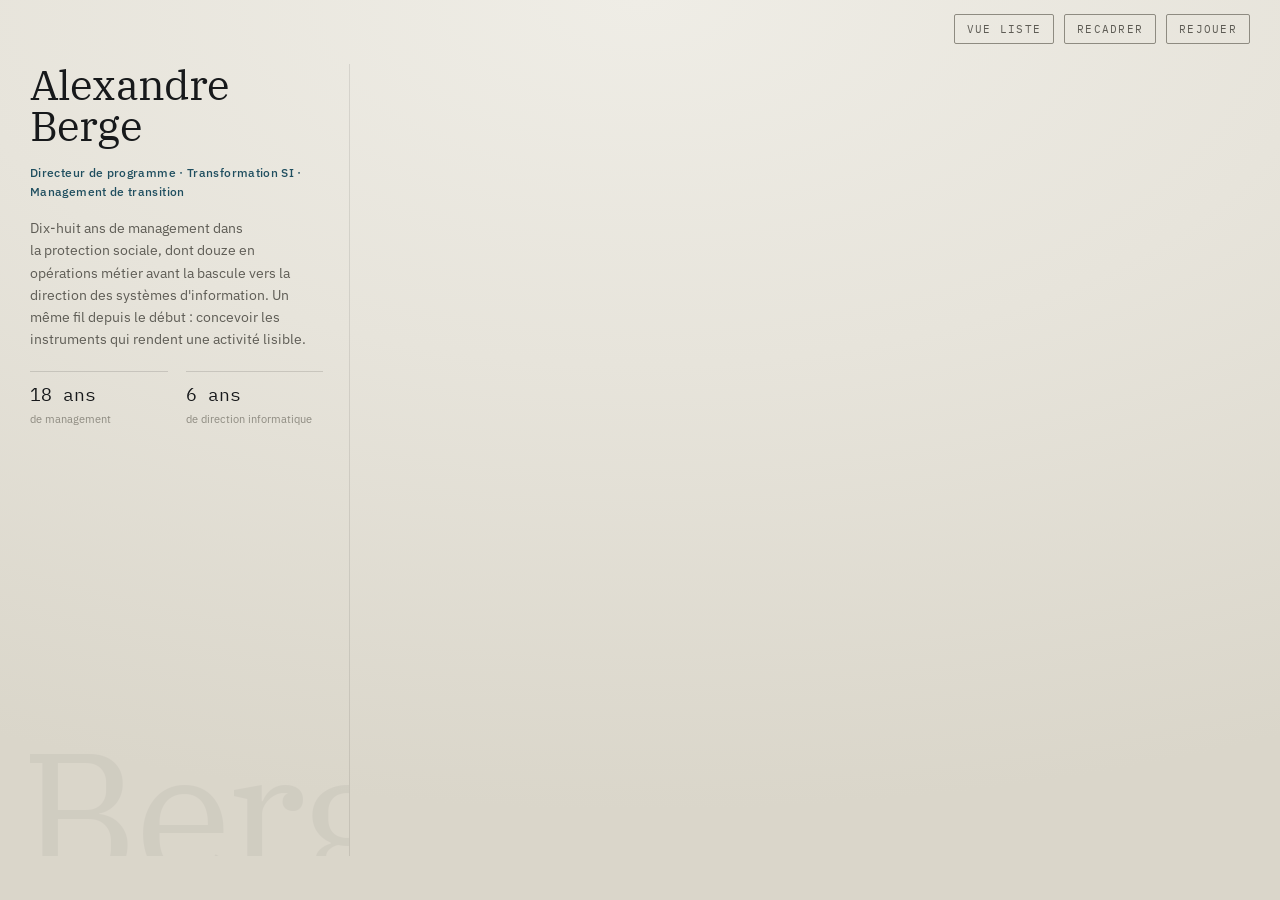
==== index.html @ 6c04c118 "Fondre le POC des comptes rendus dans le nœud IA interne Le cas d'usage des comptes rendus de consei" ====
<!DOCTYPE html>
<html lang="fr">
<head>
<meta charset="utf-8">
<meta name="viewport" content="width=device-width, initial-scale=1">
<title>Alexandre Berge — Directeur de programme, transformation SI et IA</title>
<meta name="description" content="CV en ligne d'Alexandre Berge, présenté sous forme de graphe : dix-huit ans de management dans la protection sociale, dont douze en opérations métier avant la bascule vers la direction des systèmes d'information. Parcours, réalisations, compétences, formation et publications, reliés par leurs filiations réelles.">
<meta name="author" content="Alexandre Berge">
<meta name="theme-color" content="#E7E4DB">
<link rel="canonical" href="https://alexandre-berge.fr/">
<link rel="icon" href="./favicon.svg" type="image/svg+xml">

<meta property="og:type" content="profile">
<meta property="og:locale" content="fr_FR">
<meta property="og:site_name" content="alexandre-berge.fr">
<meta property="og:url" content="https://alexandre-berge.fr/">
<meta property="og:title" content="Alexandre Berge — Directeur de programme, transformation SI et IA">
<meta property="og:description" content="Dix-huit ans de management dans la protection sociale. Un CV en graphe : chaque outil, chaque compétence rattachés au poste où ils sont nés.">
<meta property="og:image" content="https://alexandre-berge.fr/assets/og-preview.jpg">
<meta property="profile:first_name" content="Alexandre">
<meta property="profile:last_name" content="Berge">
<meta name="twitter:card" content="summary_large_image">

<link rel="preload" href="fonts/ibm-plex-serif-400-latin.woff2" as="font" type="font/woff2" crossorigin>
<link rel="preload" href="fonts/ibm-plex-sans-400-latin.woff2" as="font" type="font/woff2" crossorigin>

<style>
@font-face{font-family:"IBM Plex Sans";font-style:normal;font-weight:400;font-display:swap;src:url(fonts/ibm-plex-sans-400-latin.woff2) format("woff2")}
@font-face{font-family:"IBM Plex Sans";font-style:normal;font-weight:500;font-display:swap;src:url(fonts/ibm-plex-sans-500-latin.woff2) format("woff2")}
@font-face{font-family:"IBM Plex Serif";font-style:normal;font-weight:400;font-display:swap;src:url(fonts/ibm-plex-serif-400-latin.woff2) format("woff2")}
@font-face{font-family:"IBM Plex Mono";font-style:normal;font-weight:400;font-display:swap;src:url(fonts/ibm-plex-mono-400-latin.woff2) format("woff2")}

:root{
  --paper:#E7E4DB;
  --paper-deep:#DAD6CA;
  --ink:#17191B;
  --ink-soft:#5E5C55;
  --ink-mid:#403E37;
  --ink-faint:#8E8B81;
  --bleu:#1F4E5F;
  --sanguine:#9C4A31;
  --sanguine-clair:#B98170;
  --serif:"IBM Plex Serif",Georgia,"Times New Roman",serif;
  --sans:"IBM Plex Sans",system-ui,-apple-system,Segoe UI,sans-serif;
  --mono:"IBM Plex Mono",ui-monospace,SFMono-Regular,Menlo,monospace;
  --trait:rgba(23,25,27,.13);
}
*{box-sizing:border-box}
html{-webkit-text-size-adjust:100%}
body{
  margin:0;
  background:var(--paper);
  background-image:radial-gradient(120% 90% at 50% 0%,#EFEDE6 0%,var(--paper) 45%,var(--paper-deep) 100%);
  background-attachment:fixed;
  color:var(--ink);
  font-family:var(--sans);
  font-size:15px;
  line-height:1.6;
}
a{color:var(--sanguine)}
:focus-visible{outline:2px solid var(--bleu);outline-offset:3px;border-radius:2px}

/* ---------- Modes : document (sans JS), graphe, liste ---------- */
.evitement{position:absolute;left:-9999px;top:0;background:var(--paper);color:var(--ink);padding:10px 16px;z-index:99;border:1px solid var(--ink)}
.evitement:focus{left:12px;top:12px}
.appli{display:flex;flex-direction:column;min-height:100vh;min-height:100svh}
.js-seul{display:none}
body.js .js-seul{display:flex}

/* Sans JavaScript, et en vue liste : la scène disparaît, le document se déroule */
body:not(.js) main,body.js.mode-liste main{display:none}
body:not(.js) .page,body.js.mode-liste .page{display:block;flex:none;width:100%;max-width:860px;margin:0 auto;padding:18px 30px 0}
body:not(.js) .identite,body.js.mode-liste .identite{border-right:0;padding-right:0;border-bottom:1px solid rgba(23,25,27,.10);padding-bottom:18px;overflow:visible}
body:not(.js) .fantome,body.js.mode-liste .fantome{display:none}
body:not(.js) .accroche,body.js.mode-liste .accroche{max-width:60ch}
body:not(.js) .metriques,body.js.mode-liste .metriques{grid-template-columns:repeat(auto-fit,minmax(170px,1fr));gap:1px 24px}
body:not(.js) .portrait,body.js.mode-liste .portrait{margin:8px 0 0;width:150px;height:auto}
body:not(.js) .portrait img,body.js.mode-liste .portrait img{height:auto}
body:not(.js) .evitement,body.js.mode-liste .evitement{display:none}
body:not(.js) footer{display:none}
body:not(.js) .contenu .detail{display:block}

/* En vue graphe, la page tient dans l'écran et le document est retiré du flux */
body.js.mode-graphe{height:100vh;height:100svh;overflow:hidden}
body.js.mode-graphe .contenu{display:none}
body.js.mode-graphe .appli{height:100vh;height:100svh}

/* ---------- Bandeau ---------- */
.bandeau{
  display:flex;align-items:center;justify-content:flex-end;gap:18px;
  padding:14px 30px 0;height:44px;flex:none;box-sizing:border-box;
}
.outils{display:flex;align-items:center;gap:10px}
button{
  font-family:var(--mono);font-size:10.5px;letter-spacing:.12em;text-transform:uppercase;
  color:var(--ink-soft);background:transparent;border:1px solid var(--ink-faint);
  border-radius:2px;padding:7px 12px;cursor:pointer;
}
button:hover{color:var(--ink);border-color:var(--ink)}
button[aria-pressed="true"]{color:var(--paper);background:var(--bleu);border-color:var(--bleu)}

/* ---------- Colonne d'identité ---------- */
.page{flex:1;min-height:0;display:flex;gap:8px;padding:20px 30px 0}
.identite{
  position:relative;overflow:hidden;display:flex;flex-direction:column;gap:16px;
  flex:0 0 25%;min-width:320px;padding-right:26px;border-right:1px solid rgba(23,25,27,.10);
  transition:flex-basis .8s cubic-bezier(.2,.7,.3,1),min-width .8s cubic-bezier(.2,.7,.3,1),opacity .5s ease,padding .8s ease;
}
body.niveau3 .identite{flex-basis:0;min-width:0;opacity:0;padding-right:0;border-right-color:transparent}
.fantome{
  position:absolute;left:-.06em;bottom:-.16em;z-index:0;pointer-events:none;
  font-family:var(--serif);font-size:min(23vh,180px);line-height:.8;
  letter-spacing:-.03em;color:var(--ink);opacity:.045;white-space:nowrap;
}
.identite>*:not(.fantome):not(.portrait){position:relative;z-index:1}
.identite h1{margin:0;font-family:var(--serif);font-weight:400;font-size:clamp(34px,3.3vw,56px);line-height:.98;letter-spacing:-.02em}
.fonction{margin:0;font-size:12px;letter-spacing:.03em;color:var(--bleu);font-weight:500}
/* 36ch laissait 67 px de la colonne inutilisés et finissait sur une veuve de 87 px.
   44ch occupe la colonne, balance répartit les lignes. */
.accroche{margin:0;font-size:13.5px;line-height:1.65;color:var(--ink-soft);max-width:44ch;text-wrap:balance}
.metriques{margin:4px 0 0;display:grid;grid-template-columns:1fr 1fr;gap:1px 18px}
.metriques div{padding-top:9px;border-top:1px solid rgba(23,25,27,.14)}
.metriques dt{font-family:var(--mono);font-size:18px;color:var(--ink)}
.metriques dd{margin:2px 0 10px;font-size:11px;line-height:1.4;color:var(--ink-faint)}
.liens{list-style:none;margin:0;padding:0;display:flex;flex-wrap:wrap;gap:7px 16px}
.liens a{font-size:12px;color:var(--ink-soft);text-decoration:none;border-bottom:1px solid rgba(23,25,27,.25);padding-bottom:2px}
.liens a:hover{color:var(--sanguine);border-bottom-color:var(--sanguine)}
/* Le portrait est un WebP à canal alpha, déjà désaturé, détouré et fondu en bas.
   Aucun traitement CSS ne doit s'y ajouter : ni filtre, ni masque, ni bordure, ni fond.
   Il déborde à gauche de la colonne et reste sous le filigrane, d'où z-index 0. */
.portrait{
  margin:auto 0 0;padding:0;position:relative;z-index:0;
  width:calc(100% + 56px);margin-left:-30px;height:min(44vh,400px);
  /* La colonne laisse rarement les 400 px : sans min-height, le portrait
     déborde et overflow:hidden le tranche net. Il se rétracte plutôt. */
  min-height:0;
}
.portrait img{position:relative;width:100%;height:100%;object-fit:contain;object-position:bottom center;opacity:.88}
.sq{transition:opacity .7s ease,transform .7s cubic-bezier(.2,.7,.3,1)}
.sq.cache{opacity:0;transform:translateY(9px)}

/* ---------- Scène ---------- */
main{position:relative;min-height:0;min-width:0;flex:1}
svg#scene{width:100%;height:100%;display:block;touch-action:none;-webkit-user-select:none;user-select:none}
svg#scene text{-webkit-user-select:none;user-select:none}
.scene-saisie{cursor:grabbing}

.arete{stroke:var(--ink);fill:none;stroke-linecap:round}
.arete.dorsale{stroke-opacity:.52;stroke-width:2.1}
.arete.rameau{stroke-opacity:.34;stroke-width:1.3}
.arete.proche{stroke-opacity:.85}
.transversale{stroke:var(--sanguine);fill:none;cursor:pointer}
.transversale.niveau1{stroke-opacity:.42;stroke-width:1.2;stroke-dasharray:5 3.5}
.transversale.niveau2{stroke:var(--sanguine-clair);stroke-opacity:.62;stroke-width:.8;stroke-dasharray:2 3;stroke-linecap:round}
.transversale.proche{stroke-opacity:.92;stroke-width:1.6}
.moment .transversale{stroke-opacity:.85}
.moment .arete{stroke-opacity:.12}
.fondu .transversale,.fondu .arete{transition:stroke-opacity 1.6s ease}
.ombre{fill:var(--ink);opacity:.09}
.anneau{fill:none;stroke:var(--bleu);stroke-opacity:.30;stroke-width:.8}
.encoche{stroke:var(--bleu);stroke-opacity:.35;stroke-width:1;stroke-linecap:round}
.bague{transform-box:fill-box;transform-origin:center;transition:transform .35s cubic-bezier(.2,.7,.3,1)}
.noeud:hover .bague,.noeud.proche .bague{transform:scale(1.10)}
.relief{fill:none;stroke:#FFFFFF;stroke-opacity:.55;stroke-width:1.1}
.disque-majeur{fill:#DCE5E8;stroke:var(--bleu);stroke-width:1.2}
.disque-hub{fill:var(--bleu);stroke:var(--bleu);stroke-width:1.2}
.disque-sous{fill:var(--paper);stroke:var(--ink-faint);stroke-width:1}
.icone{fill:none;stroke:var(--bleu);stroke-width:1.6;stroke-linecap:round;stroke-linejoin:round}
.icone-hub{stroke:var(--paper)}
.etiq-majeur{font-size:10.5px;letter-spacing:.14em;text-transform:uppercase;fill:var(--ink);font-weight:500}
.etiq-sous{font-size:10.5px;fill:var(--ink-mid)}
.noeud .bague,.noeud .ombre,.noeud .relief,.noeud .icone{pointer-events:none}
.cible{fill:none;pointer-events:all}
.noeud{cursor:default}
.noeud.cliquable{cursor:pointer}
.noeud.saisi{cursor:grabbing}
.voile.actif .noeud:not(.proche){opacity:.22}
.voile.actif .arete:not(.proche){stroke-opacity:.07}
.voile.actif .transversale:not(.proche){stroke-opacity:.09}
.noeud,.arete,.transversale{transition:opacity .3s ease,stroke-opacity .3s ease}
.noeud .cache,.cache{opacity:0}
.efface{opacity:0!important;pointer-events:none}
.muet text{opacity:0}
.noeud text{transition:opacity .35s ease}
.petit .noeud text{transform:scale(1.5)}
.noeud.actif .disque-sous{fill:var(--sanguine);stroke:var(--sanguine)}
.noeud:focus{outline:none}
body.clavier .noeud:focus .anneau{stroke:var(--bleu);stroke-opacity:1;stroke-width:2}
body.clavier .noeud:focus .disque-sous{stroke:var(--bleu);stroke-width:2}

/* ---------- Panneau ---------- */
.panneau{
  position:absolute;top:0;right:0;bottom:0;left:38%;
  display:flex;flex-direction:column;gap:12px;
  padding:6px 4px 18px 30px;border-left:1px solid rgba(23,25,27,.10);
  opacity:0;transform:translateX(14px);transition:opacity .55s ease,transform .55s cubic-bezier(.2,.7,.3,1);
}
.panneau[hidden]{display:none}
.panneau.visible{opacity:1;transform:none}
.retour{align-self:flex-start;flex:none}
.panneau-corps{overflow-y:auto;overscroll-behavior:contain;padding-right:22px}

/* ---------- Contenu : partagé par le panneau et la vue liste ---------- */
.page-noeud>h2{margin:0 0 6px;font-family:var(--serif);font-weight:400;font-size:30px;letter-spacing:-.01em}
.chapeau{margin:0 0 20px;font-size:13.5px;line-height:1.65;color:var(--ink-soft);max-width:60ch}
.fiche{padding:14px 0 16px;border-top:1px solid var(--trait);transition:background .4s ease}
.fiche.vise{background:rgba(156,74,49,.07)}
.fiche h3{margin:0;font-size:14px;font-weight:500;line-height:1.45}
.fiche .meta{margin:3px 0 8px;font-family:var(--mono);font-size:10.5px;letter-spacing:.09em;text-transform:uppercase;color:var(--ink-faint)}
.fiche ul{margin:0;padding-left:16px}
.fiche li{font-size:13px;line-height:1.6;color:var(--ink-soft);margin-bottom:4px;max-width:66ch}
.fiche li a{color:var(--sanguine);text-decoration:none;border-bottom:1px solid rgba(156,74,49,.4)}
.fiche li a:hover{border-bottom-color:var(--sanguine)}
.fiche .familles{margin:0 0 8px;font-size:11.5px;color:var(--ink-faint);font-style:italic}
.fiche .actions{list-style:none;padding:0;margin:8px 0 0;display:flex;flex-wrap:wrap;gap:10px 18px}
.fiche .actions a{font-size:13px;color:var(--ink-soft);text-decoration:none;border-bottom:1px solid rgba(23,25,27,.25);padding-bottom:2px}
.fiche .actions a:hover{color:var(--sanguine);border-bottom-color:var(--sanguine)}
.deplier{margin-top:10px;padding:5px 10px}
.contexte{margin:0 0 14px;font-size:13.5px;line-height:1.65;color:var(--ink-soft);max-width:62ch}
.bloc{margin:0 0 14px}
.bloc h4{margin:0 0 5px;font-size:12.5px;font-weight:500;letter-spacing:.02em}
.detail{padding-top:12px}

/* Panneau, niveau 2 : le détail reste replié */
.panneau .detail{display:none}
.panneau .fiche.deploye .detail{display:block}
/* Panneau, niveau 3 : une seule fiche, tout entière */
.panneau.niveau3 .page-noeud>h2,.panneau.niveau3 .page-noeud>.chapeau{display:none}
.panneau.niveau3 .fiche:not(.actif){display:none}
.panneau.niveau3 .fiche.actif{border-top:0;padding-top:0}
.panneau.niveau3 .fiche.actif .resume{display:none}
.panneau.niveau3 .fiche.actif .deplier{display:none}
.panneau.niveau3 .fiche.actif .detail{display:block}
.panneau.niveau3 .fiche li,.panneau.niveau3 .contexte{max-width:78ch}
.panneau.niveau3 .fiche.actif h3{font-family:var(--serif);font-weight:400;font-size:28px;letter-spacing:-.01em;line-height:1.15}

/* ---------- Vue liste et document sans JavaScript ---------- */
.contenu{width:100%;max-width:860px;margin:0 auto;padding:8px 30px 80px}
.contenu .page-noeud{margin:0 0 44px;scroll-margin-top:20px}
.contenu .page-noeud>h2{font-size:26px;padding-bottom:10px;border-bottom:2px solid var(--ink);margin-bottom:14px}
.contenu .fiche{scroll-margin-top:20px}
.contenu .fiche.vise{background:rgba(156,74,49,.09);box-shadow:0 0 0 10px rgba(156,74,49,.09)}
.contenu .detail{display:none}
.contenu .fiche.deploye .detail{display:block}

footer{
  padding:8px 30px 18px;display:flex;align-items:center;justify-content:space-between;
  gap:18px;font-size:12px;color:var(--ink-soft);
  height:44px;flex:none;box-sizing:border-box;
}
#etat{font-family:var(--mono);font-size:11px;letter-spacing:.05em;color:var(--sanguine);flex:1;text-align:right;
  height:18px;line-height:18px;white-space:nowrap;overflow:hidden;text-overflow:ellipsis}

/* ---------- Écrans étroits ---------- */
@media (max-width:1079px){
  body.js.mode-graphe{overflow:hidden}
  .bandeau{padding:12px 20px 0;height:42px}
  .page{flex-direction:column;padding:14px 20px 0;gap:14px}
  .identite{flex:none;min-width:0;padding-right:0;border-right:0;border-bottom:1px solid rgba(23,25,27,.10);padding-bottom:14px;gap:10px}
  .identite h1{font-size:clamp(28px,7.5vw,40px)}
  .bandeau{gap:10px}
  .fonction{font-size:11.5px}
  .page{gap:10px}
  .fantome{display:none}
  body.js.mode-graphe .accroche,body.js.mode-graphe .metriques,body.js.mode-graphe .portrait{display:none}
  main{flex:1;min-height:46vh}
  .panneau{
    position:fixed;inset:0;left:0;z-index:20;border-left:0;
    background:var(--paper);background-image:radial-gradient(120% 90% at 50% 0%,#EFEDE6 0%,var(--paper) 45%,var(--paper-deep) 100%);
    padding:14px 20px calc(18px + env(safe-area-inset-bottom));transform:translateY(16px);
  }
  .panneau-corps{padding-right:0}
  footer{padding:6px 20px 14px}
  #etat{text-align:left}
  .contenu{padding-left:20px;padding-right:20px}
}
@media (max-width:560px){
  .liens{gap:6px 12px}
  .outils button{padding:6px 9px;font-size:10px;letter-spacing:.08em}
  #rejoue{display:none}
}
@media (prefers-reduced-motion:reduce){
  .noeud,.arete,.transversale,.sq,.panneau,.identite,.bague{transition:none!important}
}
@media print{
  .appli,.bandeau,footer{display:none!important}
  body{background:#fff;font-size:11pt}
  .contenu{display:block!important;max-width:none;padding:0}
  .contenu .detail{display:block!important}
  .deplier,.evitement{display:none!important}
  .page-noeud{break-inside:avoid}
}
html.avant .sq{opacity:0;transform:translateY(9px)}
</style>
<script>
/* Avant la première peinture : si l'apparition va être jouée, la colonne
   d'identité part masquée. Sans ce garde-fou, la photo et le titre
   s'affichaient une fraction de seconde avant d'être cachés puis rejoués. */
(function () {
  var d = document.documentElement, anime = !location.hash;
  try {
    if (matchMedia('(prefers-reduced-motion: reduce)').matches) anime = false;
    if (localStorage.getItem('cv-vue') === 'liste') anime = false;
  } catch (e) {}
  if (!anime) return;
  d.className = 'avant';
  setTimeout(function () { d.classList.remove('avant'); }, 6000);
})();
</script>
</head>
<body>
<a class="evitement" href="#contenu">Aller au contenu du CV</a>

<div class="appli">

  <header class="bandeau">
    <div class="outils js-seul" id="outils"></div>
  </header>

  <div class="page">
    <aside class="identite">
      <div class="fantome" aria-hidden="true">Berge</div>
      <h1 class="sq" data-seq="1">Alexandre<br>Berge</h1>
      <p class="fonction sq" data-seq="2">Directeur de programme · Transformation SI · Management de transition</p>
      <p class="accroche sq" data-seq="3">Dix-huit ans de management dans la protection sociale, dont douze en opérations métier avant la bascule vers la direction des systèmes d'information. Un même fil depuis le début : concevoir les instruments qui rendent une activité lisible.</p>
      <dl class="metriques sq" data-seq="4">
        <div><dt>18 ans</dt><dd>de management</dd></div>
        <div><dt>6 ans</dt><dd>de direction informatique</dd></div>
      </dl>
      <ul class="liens sq" data-seq="5">
        <li><a href="assets/cv-alexandre-berge.pdf" download>Télécharger le CV</a></li>
        <li><a href="https://www.linkedin.com/in/bergealexandre" rel="me noopener">LinkedIn</a></li>
        <li><a href="https://communs-numeriques.fr" rel="me noopener">communs-numeriques.fr</a></li>
        <li><a href="https://elegartech.substack.com" rel="me noopener">ElegArtech</a></li>
      </ul>
      <div class="portrait sq" data-seq="6">
        <img src="assets/portrait-alexandre-berge.webp" width="1100" height="1100" alt="Portrait d'Alexandre Berge" decoding="async">
      </div>
    </aside>

    <main>
      <svg id="scene" viewBox="0 0 1440 840" preserveAspectRatio="xMidYMid meet" role="application" aria-label="Graphe de navigation du curriculum vitæ"></svg>
      <div class="panneau" id="panneau" hidden>
        <button class="retour" id="retour">← Retour au graphe</button>
        <div class="panneau-corps" id="panneau-corps"></div>
      </div>
    </main>
  </div>

  <div class="contenu" id="contenu">

    <section class="page-noeud" id="parcours" data-icone="route" aria-labelledby="t-parcours">
      <h2 id="t-parcours">Parcours</h2>
      <p class="chapeau">Dix-huit ans de management, dont douze en opérations métier avant la bascule vers la direction des systèmes d'information. De cinq collaborateurs en direct à un département de quarante-cinq personnes structuré en quatre services.</p>

      <article class="fiche" id="p-cpam92">
        <h3>Responsable du département informatique</h3>
        <p class="meta">CPAM des Hauts-de-Seine · 2026 → · 4 responsables de service en direct, 45 collaborateurs · 1 400 postes</p>
        <ul class="resume">
          <li>Direction de quatre services : développement, support, infrastructure, correspondants fonctionnels et data.</li>
          <li>Trois outils internes livrés en six mois, dont le pilotage du helpdesk.</li>
          <li>Backlog du helpdesk ramené de 775 à moins de 80 tickets en trois mois.</li>
          <li>Gouvernance IA à trois niveaux et roadmap DSI 2026.</li>
        </ul>
        <div class="detail">
          <p class="contexte">Direction d'un département de quarante-cinq personnes réparties en quatre services, encadrées par l'intermédiaire de leurs quatre responsables, sur un parc de mille quatre cents postes. Prise de fonction marquée par la structuration de la gouvernance et par l'accélération de la production applicative.</p>
          <section class="bloc"><h4>Direction et gouvernance</h4><ul>
            <li>Encadrement direct des quatre responsables de service : développement, support, infrastructure, correspondants fonctionnels et data décisionnelle.</li>
            <li>Mise en place de la comitologie et élaboration de la roadmap DSI 2026.</li>
          </ul></section>
          <section class="bloc"><h4>Production applicative</h4><ul>
            <li>Pilotage du cycle de vie d'un portefeuille de plus de trente applications locales, et contribution aux programmes nationaux.</li>
            <li>Trois outils internes livrés en production en six mois, dont le pilotage du helpdesk qui donne aux managers de proximité une lecture directe de leurs indicateurs.</li>
            <li>Refonte complète de deux outils issus du poste précédent : les premières versions ont servi d'expression de besoin consolidée, puis la stack a été reconstruite sur les plans technique, économique et sécurité.</li>
            <li>Business analyse consolidée et développement assisté par IA.</li>
          </ul></section>
          <section class="bloc"><h4>Stratégie et acculturation IA</h4><ul>
            <li>Définition de la stratégie IA du département, avec cadrage des cas d'usage métiers et mutualisation inter-organismes.</li>
            <li>Gouvernance à trois niveaux : comité stratégique, comité de priorisation décisionnaire, réseau de référents IA en service métier.</li>
            <li>Ateliers d'acculturation auprès d'une cinquantaine de collaborateurs sur cinq services, avec effet observé sur la proposition de projets et le prototypage.</li>
            <li>Projet de chatbot d'assistance documentaire en RAG, avancé et non finalisé.</li>
          </ul></section>
          <section class="bloc"><h4>Support et infrastructure</h4><ul>
            <li>8 000 tickets par an, niveau 1 assuré par le service support, niveau 2 réparti entre les équipes expertes : infrastructure, développement, consultants fonctionnels.</li>
            <li>Refonte de l'organisation du helpdesk : backlog ramené de 775 tickets à moins de 80 en trois mois.</li>
            <li>Formalisation des engagements de service engagée.</li>
            <li>Architecture de quarante serveurs physiques et deux cent cinquante serveurs virtuels, en haute disponibilité, supervisée par PRTG, tenue intégralement en interne.</li>
          </ul></section>
          <section class="bloc"><h4>Data et décisionnel</h4><ul>
            <li>Structuration de la fonction data au sein du département.</li>
            <li>Mise en œuvre de Power BI et accompagnement des utilisateurs sur le socle décisionnel en place.</li>
            <li>Définition de la trajectoire de migration du décisionnel vers une solution open source, en cohérence avec le plan national de désengagement des technologies Microsoft.</li>
          </ul></section>
          <section class="bloc"><h4>Knowledge management</h4><ul>
            <li>Convergence des bases documentaires et capitalisation des savoirs critiques.</li>
            <li>Création d'un référentiel applicatif centralisé, avec cartographie et circuits de validation.</li>
            <li>Développement d'un socle documentaire commun aux services du département, basé sur BookStack.</li>
          </ul></section>
        </div>
      </article>

      <article class="fiche" id="p-drsm">
        <h3>Responsable du service informatique</h3>
        <p class="meta">DRSM Île-de-France, puis CPAM de Paris · 2024 – 2025 · 2 responsables de service en direct, 24 collaborateurs</p>
        <ul class="resume">
          <li>Pilotage IT de la fusion régionale : 1 155 postes migrés, huit CPAM coordonnées, aucune interruption de service.</li>
          <li>Mandat conduit en contexte d'absorption, avec maintien du niveau de service.</li>
          <li>81 % de résolution en niveau 1 sur 8 500 tickets par an.</li>
        </ul>
        <div class="detail">
          <p class="contexte">Mandat conduit en contexte d'absorption, dans le cadre du programme national TAM, Transformation de l'Assurance Maladie, qui a conduit à l'absorption des DRSM par les CPAM. La disparition des DRSM était actée publiquement dès la prise de poste, ce qui a fait de l'accompagnement des équipes une composante permanente du pilotage, au même titre que la migration technique.</p>
          <section class="bloc"><h4>Fusion régionale</h4><ul>
            <li>Pilotage IT de la fusion de la DRSM vers la CPAM : migration de 1 155 postes, coordination de huit CPAM, aucune interruption de service.</li>
            <li>Accompagnement et réassurance des équipes sur toute la durée, avec projection sur leurs activités futures et maintien du niveau de service.</li>
          </ul></section>
          <section class="bloc"><h4>Direction et gouvernance</h4><ul>
            <li>Encadrement direct des deux responsables de service : développement et infrastructure d'une part, support d'autre part.</li>
            <li>Pilotage d'un portefeuille de quarante applications sur stack Symfony.</li>
            <li>Roadmap SI et nouvelle comitologie.</li>
          </ul></section>
          <section class="bloc"><h4>Support et services</h4><ul>
            <li>Helpdesk multiniveaux avec SLA contractualisés.</li>
            <li>81 % de résolution en niveau 1 et délais moyens améliorés de 20 %, sur 8 500 tickets par an.</li>
          </ul></section>
          <section class="bloc"><h4>Infrastructure</h4><ul>
            <li>Vingt-quatre sites, cinquante-cinq machines virtuelles et six clusters sous VMware.</li>
            <li>Supervision Centreon et sauvegarde VEEAM.</li>
          </ul></section>
          <section class="bloc"><h4>Outils et pilotage</h4><ul>
            <li>Développement et mise en production de deux outils internes, repris ensuite à la CPAM des Hauts-de-Seine : la gestion des campagnes de déploiement IT, éprouvée lors de la migration régionale, et la gestion de projet et de planification.</li>
            <li>Qualification des KPI et création des outils de pilotage.</li>
            <li>Tableau de bord du helpdesk : délais de résolution, solde, catégories.</li>
            <li>Tableau de bord de l'infrastructure : état de santé du parc.</li>
          </ul></section>
          <section class="bloc"><h4>Acculturation IA</h4><ul>
            <li>Ateliers auprès d'une quinzaine de collaborateurs de tous niveaux.</li>
          </ul></section>
          <section class="bloc"><h4>Knowledge management</h4><ul>
            <li>Catalogue de services ITIL.</li>
            <li>Cartographies applicatives, serveurs, clusters et compétences, tenues en base de données graphe.</li>
          </ul></section>
        </div>
      </article>

      <article class="fiche" id="p-charente-si">
        <h3>Responsable informatique et pôle appui au pilotage</h3>
        <p class="meta">CPAM de la Charente · 2020 – 2024 · 10 collaborateurs en direct · 400 postes</p>
        <ul class="resume">
          <li>Conception et déploiement de depotdoc.fr, utilisé par plus de 20 % du réseau des CPAM sans obligation d'usage.</li>
          <li>Comptes rendus de conseil d'administration assistés par IA : délai ramené de trois semaines à trois jours.</li>
          <li>Support à trois niveaux, avec un réseau de référents numériques assurant le relais de proximité : plus de 90 % des incidents critiques traités en moins de vingt-quatre heures.</li>
        </ul>
        <div class="detail">
          <p class="contexte">Poste de bascule entre les fonctions métier et la direction des systèmes d'information, à double périmètre : le service informatique et le pôle Appui au pilotage. C'est là que sont nés depotdoc.fr, l'usage institutionnalisé de l'IA générative et la stratégie open source. Équipe de dix personnes encadrées en direct, structurée autour d'un rôle de lead technique sans responsabilité hiérarchique.</p>
          <section class="bloc"><h4>Support et services</h4><ul>
            <li>Support structuré sur trois niveaux pour un parc de quatre cents postes, avec 2 000 tickets traités par an.</li>
            <li>Mise en œuvre d'un réseau d'une trentaine de référents numériques en service métier, assurant un relais de proximité en amont du helpdesk.</li>
            <li>Niveaux 1 et 2 assurés par l'équipe informatique, outillés sur GLPI, socle national de l'Assurance Maladie.</li>
            <li>Déploiement d'une seconde instance GLPI, hors socle national, ouvrant le ticketing à des activités situées hors du champ informatique.</li>
            <li>Engagements de service tenus : plus de 90 % des incidents critiques traités en moins de vingt-quatre heures, plus de 80 % des tickets en moins de quarante-huit heures.</li>
          </ul></section>
          <section class="bloc"><h4>Sécurité des systèmes d'information</h4><ul>
            <li>Encadrement du manager de la sécurité des systèmes d'information (MSSI).</li>
            <li>Audit PSSI conduit sur le périmètre.</li>
          </ul></section>
          <section class="bloc"><h4>Infrastructure et continuité</h4><ul>
            <li>Quatre cents postes et quarante serveurs Linux et Windows, en haute disponibilité 24/7.</li>
            <li>Mise en œuvre d'une redondance des sauvegardes entre les sites de la caisse.</li>
            <li>Migration du parc complet de Windows 7 vers Windows 10.</li>
          </ul></section>
          <section class="bloc"><h4>depotdoc.fr</h4><ul>
            <li>Conception et déploiement de bout en bout d'une plateforme de dépôt de documents et d'envoi de formulaires, ouverte aux assurés, aux entreprises, aux partenaires et aux professionnels de santé.</li>
            <li>Déploiement à l'échelle nationale en instances dédiées, une par organisme : plus de 20 % du réseau des CPAM utilisateur, sans aucune obligation d'usage, la plateforme restant éditée et hébergée par la CPAM de la Charente.</li>
            <li>Trente mille utilisations par mois et réduction de moitié des flux papier.</li>
            <li>Exploitation assurée pour l'ensemble des caisses utilisatrices : supervision des instances, communication d'incident et de maintenance, mesure d'audience auto-hébergée sans traceur tiers. Le service est toujours en production.</li>
          </ul></section>
          <section class="bloc"><h4>Innovation IA</h4><ul>
            <li>Rédaction des comptes rendus de conseil d'administration assistée par IA, institutionnalisée après validation de la direction : délai ramené de trois semaines à trois jours, premier jet en trois heures.</li>
            <li>Ce POC est devenu le fondement de la stratégie IA déployée sur les postes suivants.</li>
            <li>Mise en œuvre d'une IA interne en RAG sur base de données graphe.</li>
            <li>Acculturation d'une trentaine de cadres, portée par la direction, en groupes de dix au maximum : synthèses, supports de présentation, exploitation de données.</li>
            <li>Intégration de l'assistance IA au développement dans l'équipe.</li>
          </ul></section>
          <section class="bloc"><h4>Pôle appui au pilotage</h4><ul>
            <li>Second périmètre du poste, conduit en parallèle du service informatique.</li>
            <li>Outils décisionnels et business intelligence.</li>
            <li>Gouvernance des données et analyse des flux métiers.</li>
          </ul></section>
          <section class="bloc"><h4>Stratégie open source</h4><ul>
            <li>Déploiement d'Axelor et réduction de la dépendance aux éditeurs.</li>
            <li>Migration des serveurs vers AlmaLinux 9.</li>
          </ul></section>
        </div>
      </article>

      <article class="fiche" id="p-charente-agence">
        <h3>Responsable d'agence</h3>
        <p class="meta">CPAM de la Charente · 2017 – 2020 · 25 collaborateurs en direct, une adjointe</p>
        <ul class="resume">
          <li>Pôle régional traitant 1,3 million de feuilles de soins par an.</li>
          <li>Tableau de bord individuel diffusé à chaque collaborateur : 15 % de productivité gagnés.</li>
          <li>Homogénéisation des pratiques sur l'ex-région Poitou-Charentes.</li>
        </ul>
        <div class="detail">
          <p class="contexte">Pilotage d'un pôle régional à fort volume, où l'instrument de mesure devient l'outil de management principal.</p>
          <section class="bloc"><h4>Périmètre</h4><ul>
            <li>Entité unique de vingt-cinq collaborateurs encadrés en direct, avec une adjointe, portant deux missions distinctes.</li>
            <li>Pôle régional traitant 1,3 million de feuilles de soins par an.</li>
            <li>Service départemental des réclamations traitant seize mille sollicitations par an.</li>
          </ul></section>
          <section class="bloc"><h4>Pilotage</h4><ul>
            <li>Conception d'outils de pilotage de la productivité et de la production à l'échelle des agences.</li>
            <li>Tableau de bord individuel par collaborateur, diffusé à l'intéressé et à l'encadrement : management visuel du macro au micro, réactions correctives à l'initiative des agents, objectivation des données face aux contestations.</li>
            <li>Gain de 15 % de productivité par ce management visuel responsabilisant, du tableau de bord d'agence au tableau de bord individuel.</li>
            <li>Homogénéisation des pratiques de traitement en entrée sur l'ex-région Poitou-Charentes, avec une réduction du flux global estimée entre trois et cinq pour cent.</li>
          </ul></section>
          <section class="bloc"><h4>Relation client et réclamations</h4><ul>
            <li>Pilotage de la relation client sur les canaux courrier et courriel.</li>
            <li>Analyse de la typologie des motifs de réclamation : volumes, flux et secteurs impactés, pour rendre visible ce qui produit la sollicitation.</li>
            <li>Identification, à partir de cette lecture, des axes d'amélioration en amont sur les motifs les plus récurrents.</li>
          </ul></section>
        </div>
      </article>

      <article class="fiche" id="p-carsat">
        <h3>Responsable des agences d'Eure-et-Loir</h3>
        <p class="meta">CARSAT Centre Val de Loire · 2015 – 2017 · 25 collaborateurs sur deux agences, une manager de proximité</p>
        <ul class="resume">
          <li>Passage d'un accueil au guichet à une offre de service uniquement sur rendez-vous.</li>
          <li>Écart d'adéquation entre charge et ressources objectivé face au reste du réseau retraite.</li>
          <li>Outil de suivi qualité de la liquidation retraite déployé sur onze agences.</li>
          <li>Guide du manager des structures retraite diffusé à tout l'organisme.</li>
        </ul>
        <div class="detail">
          <p class="contexte">Transformation du modèle d'accueil et diffusion des instruments de mesure à l'échelle d'un réseau d'agences retraite.</p>
          <section class="bloc"><h4>Transformation de l'accueil</h4><ul>
            <li>Abandon de l'accueil au guichet tout-venant au profit d'une offre de service uniquement sur rendez-vous.</li>
            <li>Conduite du changement auprès des équipes de terrain, sur les deux sites.</li>
            <li>Encadrement de vingt-cinq collaborateurs : l'agence principale en direct, la plus petite par l'intermédiaire d'une manager de proximité.</li>
          </ul></section>
          <section class="bloc"><h4>Pilotage et mesure</h4><ul>
            <li>Conception des outils de pilotage de l'activité back-office : production et productivité, individuelles et collectives, complétées d'indicateurs qualitatifs.</li>
            <li>Niveau de qualité objectivé par agence et par collaborateur, permettant des plans d'action ciblés auprès des personnes en difficulté.</li>
            <li>Déséquilibre entre charge et ressources rendu lisible face au reste des agences retraite de l'organisme, et porté comme argument de négociation de moyens.</li>
            <li>Comitologie de pilotage de l'activité : adéquation charge et ressources, productivité, benchmarking, exploitation de données via des outils partagés.</li>
          </ul></section>
          <section class="bloc"><h4>Diffusion au-delà du périmètre</h4><ul>
            <li>Outil de suivi qualité de la liquidation retraite repris par onze agences et environ cent quatre-vingts collaborateurs, sans autorité hiérarchique sur elles.</li>
            <li>Guide du manager des structures retraite, déployé sur l'ensemble de l'organisme.</li>
          </ul></section>
        </div>
      </article>

      <article class="fiche" id="p-rsi">
        <h3>Manager du pôle logistique</h3>
        <p class="meta">RSI Poitou-Charentes · 2008 – 2015 · 5 collaborateurs en direct · 4 sites</p>
        <ul class="resume">
          <li>Pôle logistique de quatre sites, du courrier au parc automobile, élargi au fil du mandat.</li>
          <li>Premiers outils d'évaluation de l'activité : productivité rapportée aux ressources.</li>
          <li>Objectivation des situations comme préalable aux décisions d'organisation.</li>
        </ul>
        <div class="detail">
          <p class="contexte">Premier poste de management, et origine du fil conducteur : mesurer une activité avant de décider de son organisation.</p>
          <section class="bloc"><h4>Périmètre</h4><ul>
            <li>Pôle logistique de quatre sites : courrier, numérisation, imprimés, archives, parc automobile, locaux et maintenance mobilière.</li>
            <li>Périmètre initialement limité au courrier et à la numérisation, étendu à l'ensemble de ces domaines au fil du mandat.</li>
          </ul></section>
          <section class="bloc"><h4>Premiers instruments de mesure</h4><ul>
            <li>Construction des premiers outils d'évaluation de l'activité : productivité rapportée aux ressources disponibles.</li>
            <li>Productivité du pôle objectivée par comparaison avec les services équivalents du réseau.</li>
            <li>Objectivation des situations comme préalable aux décisions d'organisation, en substitution des appréciations a priori.</li>
          </ul></section>
          <section class="bloc"><h4>Processus et outillage</h4><ul>
            <li>Optimisation des processus logistiques et démarche d'amélioration continue.</li>
            <li>Conception d'un outil de suivi de la maintenance et des échéances du parc automobile.</li>
          </ul></section>
        </div>
      </article>
    </section>

    <section class="page-noeud" id="realisations" data-icone="tools" aria-labelledby="t-realisations">
      <h2 id="t-realisations">Réalisations</h2>
      <p class="chapeau">Des outils conçus, mis en production et repris ailleurs, et un programme de transformation conduit. Chacun est né dans un poste précis.</p>

      <article class="fiche" id="r-fusion">
        <h3>Programme — Fusion régionale DRSM vers CPAM</h3>
        <p class="meta">Conduit à la DRSM Île-de-France · programme national TAM</p>
        <ul class="resume">
          <li>Pilotage IT de la fusion : 1 155 postes migrés, huit CPAM coordonnées, aucune interruption de service.</li>
          <li>Conduit en contexte d'absorption, la disparition des DRSM étant actée dès la prise de poste.</li>
          <li>Accompagnement des équipes sur toute la durée du mandat, avec maintien du niveau de service.</li>
        </ul>
      </article>

      <article class="fiche" id="r-depotdoc">
        <h3>depotdoc.fr</h3>
        <p class="meta">Né à la CPAM de la Charente</p>
        <ul class="resume">
          <li>Plateforme de dépôt de documents et d'envoi de formulaires, ouverte aux assurés, aux entreprises, aux partenaires et aux professionnels de santé.</li>
          <li>Déployée en instances dédiées, une par organisme, sur plus de 20 % du réseau des CPAM, sans obligation d'usage.</li>
          <li>30 000 utilisations par mois, flux papier réduits de moitié.</li>
          <li>Éditée et hébergée par la CPAM de la Charente, toujours en production aujourd'hui.</li>
        </ul>
        <ul class="actions"><li><a href="https://depotdoc.fr" rel="noopener">Ouvrir depotdoc.fr</a></li></ul>
      </article>


      <article class="fiche" id="r-campagnes">
        <h3>Développement — Gestion des campagnes de déploiement IT</h3>
        <p class="meta">Né à la DRSM, repris à la CPAM 92</p>
        <ul class="resume">
          <li>Éprouvé lors de la migration régionale de 1 155 postes.</li>
          <li>Repris et reconstruit à la CPAM des Hauts-de-Seine.</li>
        </ul>
      </article>

      <article class="fiche" id="r-helpdesk">
        <h3>Outil de pilotage du helpdesk</h3>
        <p class="meta">Conçu et développé à la CPAM des Hauts-de-Seine</p>
        <ul class="resume">
          <li>Application interne qui donne aux managers de proximité la lecture directe de leurs indicateurs, sans passer par la DSI.</li>
          <li>Indicateurs exposés : prise en charge, solde, délai de résolution, taux de résolution en niveau 1…</li>
          <li>Conception, développement et mise en production assurés en interne.</li>
        </ul>
      </article>

      <article class="fiche" id="r-ia-interne">
        <h3>IA interne</h3>
        <p class="meta">Née à la CPAM de la Charente</p>
        <ul class="resume">
          <li>Mise en œuvre d'une IA interne en RAG sur base de données graphe.</li>
          <li>Premier cas d'usage : la rédaction des comptes rendus de conseil d'administration, institutionnalisée après validation de la direction — trois semaines ramenées à trois jours, premier jet en trois heures.</li>
          <li>Ce cas d'usage a fondé la stratégie IA déployée sur les postes suivants.</li>
          <li>Intégration de l'assistance IA au développement dans l'équipe.</li>
        </ul>
      </article>

      <article class="fiche" id="r-instruments">
        <h3>Instruments de pilotage</h3>
        <p class="meta">Nés au RSI, repris à chaque poste</p>
        <ul class="resume">
          <li>Premiers outils d'évaluation de l'activité en logistique.</li>
          <li>Suivi qualité de la liquidation retraite sur onze agences.</li>
          <li>Tableaux de bord individuels en agence, puis outils de pilotage IT.</li>
        </ul>
      </article>
    </section>

    <section class="page-noeud" id="competences" data-icone="stack" aria-labelledby="t-competences">
      <h2 id="t-competences">Compétences</h2>
      <p class="chapeau">Les compétences sont rattachées aux postes où elles se sont construites puis exercées. Les familles du CV sont indiquées sous chaque intitulé.</p>

      <article class="fiche" id="c-gouvernance">
        <h3>Direction, gouvernance et conduite du changement</h3>
        <p class="meta">Exercées sur chaque poste de management · nourries par les masters MSIC et DTSE</p>
        <p class="familles">Familles : direction et gouvernance ; transformation et conduite du changement ; droit social.</p>
        <ul class="resume">
          <li>Direction de programme, management de transition, vision produit.</li>
          <li>Gouvernance SI, comitologie, roadmap et cycle de vie des solutions, pilotage budgétaire, ROI.</li>
          <li>Transformation digitale, conduite du changement, accompagnement en contexte de fusion d'organismes.</li>
          <li>Management transverse, réorganisation de service, dialogue social, droit du travail européen.</li>
        </ul>
      </article>


      <article class="fiche" id="c-pilotage">
        <h3>Pilotage et mesure</h3>
        <p class="meta">Nés au RSI · exercés à chaque poste</p>
        <p class="familles">Familles : instruments de pilotage, KPI, tableaux de bord, appui au pilotage.</p>
        <ul class="resume">
          <li>KPI, tableaux de bord, instruments de mesure de l'activité.</li>
          <li>Management visuel, du macro au micro.</li>
          <li>Adéquation charge et ressources, benchmarking, objectivation des données.</li>
        </ul>
      </article>

      <article class="fiche" id="c-ia">
        <h3>Intelligence artificielle</h3>
        <p class="meta">Née à la CPAM de la Charente · exercée à la DRSM et à la CPAM 92</p>
        <p class="familles">Famille : intelligence artificielle.</p>
        <ul class="resume">
          <li>Stratégie IA, gouvernance des usages à plusieurs niveaux, réseau de référents internes.</li>
          <li>Cadrage des cas d'usage métiers, acculturation et formation par cas d'usage.</li>
          <li>IA générative, RAG, LLM, prompt engineering, développement assisté par IA.</li>
        </ul>
      </article>

      <article class="fiche" id="c-technique">
        <h3>Architecture et développement</h3>
        <p class="meta">Exercés sur les trois postes informatiques</p>
        <p class="familles">Familles : architecture et infrastructure ; développement applicatif.</p>
        <ul class="resume">
          <li>VMware, Proxmox, Linux, Windows Server, virtualisation, conteneurisation, clusters, haute disponibilité.</li>
          <li>Symfony, PHP, Go, TypeScript, React, Python, SQL, PostgreSQL, Git, CI/CD, DevOps.</li>
          <li>Architecture multi-sites, supervision et sauvegarde : Centreon, PRTG, VEEAM.</li>
          <li>Gestion de portefeuille applicatif, business analyse, mise en production d'outils internes.</li>
        </ul>
      </article>

      <article class="fiche" id="c-support">
        <h3>Support et exploitation</h3>
        <p class="meta">Exercés sur les trois postes informatiques</p>
        <p class="familles">Famille : support et services.</p>
        <ul class="resume">
          <li>Pratiques ITIL 4 : ITSM, catalogue de services, gestion des incidents, amélioration continue.</li>
          <li>Helpdesk multiniveaux, réseau de référents de proximité, GLPI.</li>
          <li>Définition et pilotage des engagements de service et des SLA.</li>
        </ul>
      </article>

      <article class="fiche" id="c-data">
        <h3>Data et décisionnel</h3>
        <p class="meta">Nés à la CPAM de la Charente · exercés à la DRSM et à la CPAM 92</p>
        <p class="familles">Famille : data et décisionnel.</p>
        <ul class="resume">
          <li>Business intelligence, outils décisionnels, data governance.</li>
          <li>Analyse des flux métiers, cartographie applicative.</li>
          <li>Bases de données graphe.</li>
        </ul>
      </article>

      <article class="fiche" id="c-opensource">
        <h3>Open source et souveraineté</h3>
        <p class="meta">Exercée à la CPAM de la Charente · prolongée à la CPAM 92 · nourrie par le Master MSIC</p>
        <p class="familles">Famille : open source et souveraineté.</p>
        <ul class="resume">
          <li>Stratégie open source, indépendance éditeurs, réduction des coûts de licences.</li>
          <li>Migration technologique : GLPI, Axelor, AlmaLinux, BookStack.</li>
          <li>Communs numériques et souveraineté.</li>
        </ul>
      </article>

      <article class="fiche" id="c-km">
        <h3>Knowledge management et capitalisation</h3>
        <p class="meta">Nés à la CPAM de la Charente · exercés à chaque poste · nourris par le Master MSIC</p>
        <p class="familles">Famille : knowledge management et capitalisation.</p>
        <ul class="resume">
          <li>Knowledge management, capitalisation des savoirs critiques.</li>
          <li>Convergence et gouvernance des bases documentaires.</li>
          <li>Cartographies applicatives, serveurs, clusters et compétences.</li>
          <li>Bases de connaissances auto-hébergées, lecture en graphe.</li>
        </ul>
      </article>

      <article class="fiche" id="c-securite">
        <h3>Sécurité et conformité</h3>
        <p class="meta">Exercées sur les trois postes informatiques</p>
        <p class="familles">Famille : sécurité et conformité.</p>
        <ul class="resume">
          <li>Politiques de sécurité des systèmes d'information, encadrement du manager SSI, audit PSSI.</li>
          <li>RGPD : registres de traitement applicatifs, analyses d'impact.</li>
          <li>Conformité conduite avec les délégués à la protection des données.</li>
        </ul>
      </article>

    </section>

    <section class="page-noeud" id="formation" data-icone="school" aria-labelledby="t-formation">
      <h2 id="t-formation">Formation</h2>
      <p class="chapeau">Deux masters. Le mémoire soutenu pour le master MSIC s'est prolongé, au-delà du diplôme, dans une pratique éditoriale.</p>

      <article class="fiche" id="f-msic">
        <h3>Master 2 Executive MSIC</h3>
        <p class="meta">Université Paris 1 Panthéon-Sorbonne · 2024 – 2025</p>
        <ul class="resume">
          <li>Management des systèmes d'information et des connaissances.</li>
          <li>Mémoire de recherche sur les communs numériques dans l'administration.</li>
        </ul>
      </article>

      <article class="fiche" id="f-memoire">
        <h3>Mémoire de recherche</h3>
        <p class="meta">Master 2 Executive MSIC · Paris 1 Panthéon-Sorbonne · 2025</p>
        <ul class="resume">
          <li>Travail de recherche du master MSIC : les facteurs d'institutionnalisation des communs numériques au sein de l'administration.</li>
          <li>Prolongé au-delà du diplôme par le blog communs-numeriques.fr.</li>
        </ul>
      </article>

      <article class="fiche" id="f-dtse">
        <h3>Master 2 DTSE</h3>
        <p class="meta">Université Toulouse 1 Capitole · 2013 – 2014</p>
        <ul class="resume"><li>Droit et sciences du travail européen.</li></ul>
      </article>
    </section>

    <section class="page-noeud" id="publications" data-icone="book" aria-labelledby="t-publications">
      <h2 id="t-publications">Publications</h2>
      <p class="chapeau">Deux espaces d'écriture, l'un sur les communs numériques, l'autre sur la transformation des organisations. Une galerie enfin, tenue à titre personnel, où l'IA sert cette fois la création d'images.</p>

      <article class="fiche" id="pub-communs">
        <h3>communs-numeriques.fr</h3>
        <p class="meta">Blog</p>
        <ul class="resume">
          <li>Communs numériques, souveraineté, administration.</li>
          <li>Diffusion du mémoire de recherche.</li>
        </ul>
        <ul class="actions"><li><a href="https://communs-numeriques.fr" rel="noopener">Ouvrir communs-numeriques.fr</a></li></ul>
      </article>

      <article class="fiche" id="pub-elegartech">
        <h3>Newsletter ElegArtech</h3>
        <p class="meta">elegartech.substack.com</p>
        <ul class="resume"><li>Transformation numérique, IA en organisation, souveraineté.</li></ul>
        <ul class="actions"><li><a href="https://elegartech.substack.com" rel="noopener">Ouvrir la newsletter</a></li></ul>
      </article>

      <article class="fiche" id="pub-elegartex">
        <h3>Galerie ElegArtex</h3>
        <p class="meta">elegartex.fr</p>
        <ul class="resume">
          <li>Photographie numérique générée par IA, six séries depuis 2024.</li>
          <li>Pratique personnelle, hors du cadre professionnel.</li>
        </ul>
        <ul class="actions"><li><a href="https://elegartex.fr" rel="noopener">Ouvrir la galerie</a></li></ul>
      </article>
    </section>

    <section class="page-noeud" id="developpements" data-icone="chevrons" aria-labelledby="t-developpements">
      <h2 id="t-developpements">Développements</h2>
      <p class="chapeau">Deux applications conçues et développées hors cadre institutionnel. Elles prolongent des problèmes rencontrés en poste, le pilotage des ressources d'un côté, la fiabilité du patrimoine documentaire de l'autre.</p>

      <article class="fiche" id="dev-rationarium">
        <h3>Rationarium</h3>
        <p class="meta">En développement actif · TypeScript, React, TanStack, PostgreSQL</p>
        <ul class="resume">
          <li>Pilotage des projets et des ressources en collectivité territoriale.</li>
          <li>Une seule grille temporelle réconcilie tout ce qui occupe une personne, sur une organisation en directions, départements et services.</li>
          <li>Architecte et développeur principal.</li>
        </ul>
        <div class="detail">
          <p class="contexte">Pilotage des projets et des ressources en collectivité territoriale.</p>
          <section class="bloc"><h4>Le problème</h4><ul>
            <li>Le suivi de projet échoue rarement par manque d'outils, il échoue parce qu'il y en a trop.</li>
            <li>Une seule grille temporelle réconcilie donc tout ce qui occupe une personne, congé, télétravail, tâche de projet, permanence et réunion, sur une organisation en directions, départements et services.</li>
          </ul></section>
          <section class="bloc"><h4>Cadre et contraintes</h4><ul>
            <li>Outil interne, réseau fermé, bilingue et conforme RGAA.</li>
            <li>Stack : TypeScript, React, TanStack, PostgreSQL, Prisma, Turborepo.</li>
            <li><a href="rationarium/">Voir l'aperçu du produit et les écrans →</a></li>
          </ul></section>
        </div>
      </article>

      <article class="fiche" id="dev-codicillus">
        <h3>Codicillus</h3>
        <p class="meta">Dépôt privé · TypeScript, SvelteKit, PostgreSQL, Docker</p>
        <ul class="resume">
          <li>Base de connaissances documentaire interne, auto-hébergée.</li>
          <li>Point d'entrée unique et cherchable, avec un signal de fraîcheur sur chaque note.</li>
          <li>Le corpus se lit aussi comme un graphe de dépendances.</li>
        </ul>
        <div class="detail">
          <p class="contexte">Base de connaissances documentaire interne, auto-hébergée.</p>
          <section class="bloc"><h4>Le problème</h4><ul>
            <li>Un patrimoine éparpillé, procédures, cartographies en tableur, PDF et liens, remplacé par un point d'entrée unique et cherchable.</li>
            <li>Chaque note affiche un signal de fraîcheur qui dit si elle est encore digne de confiance.</li>
          </ul></section>
          <section class="bloc"><h4>Le corpus comme graphe</h4><ul>
            <li>Applications, serveurs, équipements et contacts reliés par des relations qualifiées.</li>
            <li>Les dépendances et les points de défaillance unique se lisent directement.</li>
            <li>Stack : TypeScript, SvelteKit, PostgreSQL, Drizzle, Docker.</li>
          </ul></section>
        </div>
      </article>
    </section>

    <section class="page-noeud" id="contact" data-icone="mail" aria-labelledby="t-contact">
      <h2 id="t-contact">Contact</h2>
      <p class="chapeau">Ouvert à un poste de direction ou à une mission de management de transition.</p>
      <article class="fiche" id="contact-actions">
        <h3>Alexandre Berge</h3>
        <p class="meta">Paris 13<sup>e</sup> · mobilité Nouvelle-Aquitaine</p>
        <ul class="actions">
          <li><a href="mailto:contact@alexandre-berge.fr">contact@alexandre-berge.fr</a></li>
          <li><a href="https://www.linkedin.com/in/bergealexandre" rel="me noopener">linkedin.com/in/bergealexandre</a></li>
          <li><a href="assets/cv-alexandre-berge.pdf" download>Télécharger le CV en PDF</a></li>
        </ul>
      </article>
    </section>

  </div>

  <footer class="js-seul">
    <div id="etat" role="status" aria-live="polite"></div>
  </footer>

</div>

<script type="application/ld+json">
{
  "@context":"https://schema.org",
  "@type":"Person",
  "name":"Alexandre Berge",
  "givenName":"Alexandre",
  "familyName":"Berge",
  "url":"https://alexandre-berge.fr/",
  "image":"https://alexandre-berge.fr/assets/photo_alex.png",
  "email":"mailto:contact@alexandre-berge.fr",
  "jobTitle":"Responsable du département informatique",
  "description":"Directeur de programme, transformation SI et IA, management de transition. Dix-huit ans de management dans la protection sociale.",
  "address":{"@type":"PostalAddress","addressLocality":"Paris","addressCountry":"FR"},
  "sameAs":[
    "https://www.linkedin.com/in/bergealexandre",
    "https://communs-numeriques.fr",
    "https://elegartech.substack.com",
    "https://elegartex.fr",
    "https://github.com/ElegArtech"
  ],
  "knowsAbout":["Gouvernance des systèmes d'information","Transformation numérique","Intelligence artificielle générative","Pilotage et KPI","Open source et communs numériques","Droit social"],
  "alumniOf":[
    {"@type":"CollegeOrUniversity","name":"Université Paris 1 Panthéon-Sorbonne"},
    {"@type":"CollegeOrUniversity","name":"Université Toulouse 1 Capitole"}
  ],
  "worksFor":{"@type":"Organization","name":"CPAM des Hauts-de-Seine"}
}
</script>

<script>
(function () {
'use strict';

/* ============================================================
   1. Données du graphe — source : graphe-navigation-noeuds.md
   ============================================================ */

const DX = 80;

/* Pictogrammes en trait fin, tracés d'après le jeu Tabler (boîte 24 × 24). */
const ICONES = {
  user:'<path d="M8 7a4 4 0 1 0 8 0a4 4 0 0 0 -8 0"/><path d="M6 21v-2a4 4 0 0 1 4 -4h4a4 4 0 0 1 4 4v2"/>',
  timeline:'<path d="M4 16l6 -7l5 5l5 -6"/><path d="M4 16m-1.6 0a1.6 1.6 0 1 0 3.2 0a1.6 1.6 0 1 0 -3.2 0"/><path d="M10 9m-1.6 0a1.6 1.6 0 1 0 3.2 0a1.6 1.6 0 1 0 -3.2 0"/><path d="M15 14m-1.6 0a1.6 1.6 0 1 0 3.2 0a1.6 1.6 0 1 0 -3.2 0"/><path d="M20 8m-1.6 0a1.6 1.6 0 1 0 3.2 0a1.6 1.6 0 1 0 -3.2 0"/>',
  tools:'<path d="M3 21h4l13 -13a1.5 1.5 0 0 0 -4 -4l-13 13v4"/><path d="M14.5 5.5l4 4"/><path d="M12 8l-5 -5l-4 4l5 5"/><path d="M7 8l-1.5 1.5"/><path d="M16 12l5 5l-4 4l-5 -5"/><path d="M16 17l-1.5 1.5"/>',
  stack:'<path d="M12 4l-8 4l8 4l8 -4l-8 -4"/><path d="M4 12l8 4l8 -4"/><path d="M4 16l8 4l8 -4"/>',
  school:'<path d="M22 9l-10 -4l-10 4l10 4l10 -4v6"/><path d="M6 10.6v5.4a6 3 0 0 0 12 0v-5.4"/>',
  book:'<path d="M3 19a9 9 0 0 1 9 0a9 9 0 0 1 9 0"/><path d="M3 6a9 9 0 0 1 9 0a9 9 0 0 1 9 0"/><path d="M3 6l0 13"/><path d="M12 6l0 13"/><path d="M21 6l0 13"/>',
  chevrons:'<polyline points="9,7.5 4,12 9,16.5"/><polyline points="15,7.5 20,12 15,16.5"/>',
  certificate:'<path d="M15 15m-3 0a3 3 0 1 0 6 0a3 3 0 1 0 -6 0"/><path d="M13 17.5v4.5l2 -1.5l2 1.5v-4.5"/><path d="M10 19h-5a2 2 0 0 1 -2 -2v-10c0 -1.1 .9 -2 2 -2h14a2 2 0 0 1 2 2v10a2 2 0 0 1 -1 1.73"/><path d="M6 9l12 0"/><path d="M6 12l3 0"/><path d="M6 15l2 0"/>',
  mail:'<path d="M3 7a2 2 0 0 1 2 -2h14a2 2 0 0 1 2 2v10a2 2 0 0 1 -2 2h-14a2 2 0 0 1 -2 -2v-10z"/><path d="M3 7l9 6l9 -6"/>'
};

const NOEUDS = [
  {id:'profil', type:'hub', x:560, y:420, r:34, icone:'user', etiq:['Profil'], etape:0},

  {id:'parcours', type:'majeur', x:280, y:260, icone:'timeline', etiq:['Parcours'], long:'Parcours professionnel', retour:'au parcours', etape:1},
  {id:'p-cpam92', type:'sous', parent:'parcours', x:425, y:195, etiq:['CPAM 92','Resp. informatique'], long:'Responsable du département informatique, CPAM des Hauts-de-Seine', etape:1},
  {id:'p-drsm', type:'sous', parent:'parcours', x:330, y:110, etiq:['DRSM Île-de-France','Resp. SI'], long:'Responsable du service informatique, DRSM Île-de-France puis CPAM de Paris', etape:1},
  {id:'p-charente-si', type:'sous', parent:'parcours', x:200, y:100, etiq:['CPAM Charente','Resp. informatique'], long:'Responsable informatique et pôle appui au pilotage, CPAM de la Charente', etape:1},
  {id:'p-charente-agence', type:'sous', parent:'parcours', x:110, y:180, etiq:['CPAM Charente','Resp. agence'], long:"Responsable d'agence, CPAM de la Charente", etape:1},
  {id:'p-carsat', type:'sous', parent:'parcours', x:95, y:305, etiq:['CARSAT Centre','Resp. agences'], long:"Responsable des agences d'Eure-et-Loir, CARSAT Centre Val de Loire", etape:1},
  {id:'p-rsi', type:'sous', parent:'parcours', x:175, y:410, etiq:['RSI Poitou-Charentes','Manager logistique'], long:'Manager du pôle logistique, RSI Poitou-Charentes', etape:1},

  {id:'realisations', type:'majeur', x:370, y:620, icone:'tools', etiq:['Réalisations'], long:'Réalisations et outils conçus', retour:'aux réalisations', etape:2},
  {id:'r-fusion', type:'sous', parent:'realisations', x:543, y:589, etiq:['Fusion régionale','DRSM vers CPAM'], long:'Fusion régionale DRSM vers CPAM, programme national TAM', etape:2},
  {id:'r-depotdoc', type:'sous', parent:'realisations', x:215, y:593, etiq:['depotdoc.fr'], long:'Plateforme de dépôt de documents et de formulaires, 30 000 utilisations par mois', etape:2},
  {id:'r-campagnes', type:'sous', parent:'realisations', x:207, y:714, etiq:['Campagnes de déploiement'], long:'Outil de gestion des campagnes de déploiement IT', etape:2},
  {id:'r-helpdesk', type:'sous', parent:'realisations', x:308, y:789, etiq:['Pilotage helpdesk'], long:'Outil de pilotage du helpdesk pour les managers de proximité', etape:2},
  {id:'r-ia-interne', type:'sous', parent:'realisations', x:434, y:796, etiq:['IA interne'], long:'IA interne en RAG sur base de données graphe, et premiers cas d\'usage', etape:2},
  {id:'r-instruments', type:'sous', parent:'realisations', x:513, y:703, etiq:['Instruments de pilotage'], long:"Outils d'évaluation et tableaux de bord de l'activité métier", etape:2},

  /* Grappe recomposée : sept sous-nœuds, étiquettes sur deux lignes.
     L'étiquette du majeur est forcée à gauche, sinon elle se pose sur ses propres rameaux. */
  {id:'competences', type:'majeur', x:760, y:680, icone:'stack', etiq:['Compétences'], long:'Compétences', retour:'aux compétences', etape:3, etiquette:{ancrage:'end', dx:-37, dy:4}},
  {id:'c-gouvernance', type:'sous', parent:'competences', x:639, y:739, etiq:['Direction et','gouvernance'], long:'Direction, gouvernance et conduite du changement', etape:3},
  {id:'c-pilotage', type:'sous', parent:'competences', x:680, y:789, etiq:['Pilotage','et mesure'], long:'Instruments de pilotage, KPI, tableaux de bord, appui au pilotage', etape:3},
  {id:'c-ia', type:'sous', parent:'competences', x:857, y:774, etiq:['Intelligence','artificielle'], long:'Intelligence artificielle', etape:3},
  {id:'c-technique', type:'sous', parent:'competences', x:893, y:654, etiq:['Architecture et','développement'], long:'Architecture et infrastructure ; développement applicatif', etape:3},
  {id:'c-data', type:'sous', parent:'competences', x:866, y:596, etiq:['Data et','décisionnel'], long:'Data et décisionnel', etape:3},
  {id:'c-km', type:'sous', parent:'competences', x:739, y:813, etiq:['Knowledge','management'], long:'Knowledge management et capitalisation', etape:3},
  {id:'c-securite', type:'sous', parent:'competences', x:815, y:557, etiq:['Sécurité et','conformité'], long:'Sécurité des systèmes d\'information, PSSI, RGPD', etape:3},
  {id:'c-support', type:'sous', parent:'competences', x:803, y:808, etiq:['Support et','exploitation'], long:'Support et services, ITIL, helpdesk multiniveaux', etape:3},
  {id:'c-opensource', type:'sous', parent:'competences', x:889, y:718, etiq:['Open source et','souveraineté'], long:'Open source et souveraineté', etape:3},

  {id:'formation', type:'majeur', x:960, y:500, icone:'school', etiq:['Formation'], long:'Formation universitaire', retour:'à la formation', etape:4},
  {id:'f-msic', type:'sous', parent:'formation', x:1075, y:450, etiq:['Master MSIC','Panthéon-Sorbonne'], long:"Master 2 Executive management des systèmes d'information et des connaissances", etape:4},
  {id:'f-memoire', type:'sous', parent:'formation', x:1000, y:370, etiq:['Mémoire','communs numériques'], long:"Mémoire du master MSIC : les facteurs d'institutionnalisation des communs numériques au sein de l'administration", etape:4},
  {id:'f-dtse', type:'sous', parent:'formation', x:1060, y:580, etiq:['Master DTSE','Toulouse Capitole'], long:'Master 2 droit et sciences du travail européen', etape:4},

  {id:'publications', type:'majeur', x:970, y:245, icone:'book', etiq:['Publications'], long:'Publications et écrits', retour:'aux publications', etape:5},
  {id:'pub-communs', type:'sous', parent:'publications', x:1090, y:205, etiq:['communs-numeriques.fr'], long:'Blog consacré aux communs numériques et à la souveraineté', etape:5},
  {id:'pub-elegartech', type:'sous', parent:'publications', x:1085, y:320, etiq:['Newsletter ElegArtech'], long:"Newsletter sur la transformation numérique et l'IA en organisation", etape:5},
  {id:'pub-elegartex', type:'sous', parent:'publications', x:1090, y:262, etiq:['Galerie ElegArtex'], long:'Galerie de photographie numérique générée par IA, tenue à titre personnel', etape:5},

  /* Position réservée dans la composition, masquée tant que le nœud ne porte aucun sous-nœud. */
  {id:'certifications', type:'majeur', x:215, y:470, icone:'certificate', etiq:['Certifications'], long:'Certifications', retour:'aux certifications', etape:6, masque:true},

  {id:'developpements', type:'majeur', x:850, y:105, icone:'chevrons', etiq:['Développements'], long:'Applications conçues hors cadre institutionnel', retour:'aux développements', etape:6},
  {id:'dev-rationarium', type:'sous', parent:'developpements', x:955, y:50, etiq:['Rationarium'], long:'Pilotage des projets et des ressources en collectivité territoriale', etape:6},
  {id:'dev-codicillus', type:'sous', parent:'developpements', x:980, y:170, etiq:['Codicillus'], long:'Base de connaissances documentaire interne, auto-hébergée', etape:6},

  {id:'contact', type:'majeur', x:622, y:120, icone:'mail', etiq:['Contact'], long:'Contact', retour:'au contact', etape:6}
];

/* n : 1 = lien de création, 2 = lien d'exercice, de réemploi ou de formation */
const TRANSVERSALES = [
  {a:'r-fusion', b:'p-drsm', n:1, t:'creation'},
  {a:'r-campagnes', b:'r-fusion', n:2, t:'exercice', mot:'éprouvé lors de'},
  {a:'c-gouvernance', b:'r-fusion', n:2, t:'exercice', mot:'exercée sur'},
  {a:'c-technique', b:'r-fusion', n:2, t:'exercice', mot:'exercée sur'},
  {a:'c-support', b:'r-fusion', n:2, t:'exercice', mot:'exercé sur'},
  {a:'r-depotdoc', b:'p-charente-si', n:1, t:'creation'},
  {a:'r-ia-interne', b:'p-charente-si', n:1, t:'creation'},
  {a:'r-campagnes', b:'p-drsm', n:1, t:'creation'},
  {a:'r-campagnes', b:'p-cpam92', n:2, t:'reemploi'},
  {a:'r-helpdesk', b:'p-cpam92', n:1, t:'creation'},
  {a:'r-instruments', b:'p-rsi', n:1, t:'creation'},
  {a:'r-instruments', b:'p-carsat', n:2, t:'reemploi'},
  {a:'r-instruments', b:'p-charente-agence', n:2, t:'reemploi'},
  {a:'r-instruments', b:'p-cpam92', n:2, t:'reemploi'},
  {a:'c-gouvernance', b:'p-cpam92', n:1, t:'exercice'},
  {a:'c-gouvernance', b:'p-drsm', n:2, t:'exercice'},
  {a:'c-gouvernance', b:'f-msic', n:2, t:'formation'},
  {a:'c-pilotage', b:'p-rsi', n:1, t:'creation'},
  {a:'c-pilotage', b:'p-carsat', n:2, t:'exercice'},
  {a:'c-pilotage', b:'p-charente-agence', n:2, t:'exercice'},
  {a:'c-pilotage', b:'p-cpam92', n:2, t:'exercice'},
  {a:'c-pilotage', b:'p-drsm', n:2, t:'exercice'},
  {a:'c-pilotage', b:'p-charente-si', n:2, t:'exercice'},
  {a:'c-ia', b:'p-charente-si', n:1, t:'creation'},
  {a:'c-ia', b:'p-drsm', n:2, t:'exercice'},
  {a:'c-ia', b:'p-cpam92', n:2, t:'exercice'},
  {a:'c-technique', b:'p-charente-si', n:1, t:'exercice'},
  {a:'c-technique', b:'p-drsm', n:2, t:'exercice'},
  {a:'c-technique', b:'p-cpam92', n:2, t:'exercice'},
  {a:'c-data', b:'p-charente-si', n:1, t:'exercice'},
  {a:'c-data', b:'p-drsm', n:2, t:'exercice'},
  {a:'c-data', b:'p-cpam92', n:2, t:'exercice'},
  {a:'c-km', b:'p-charente-si', n:1, t:'creation'},
  {a:'c-km', b:'dev-codicillus', n:1, t:'naissance'},
  {a:'c-km', b:'p-drsm', n:2, t:'exercice', mot:'exercé à'},
  {a:'c-km', b:'p-cpam92', n:2, t:'exercice', mot:'exercé à'},
  {a:'c-km', b:'f-msic', n:2, t:'formation', mot:'nourri par'},
  {a:'c-km', b:'r-depotdoc', n:2, t:'exercice', mot:'exercé à'},
  {a:'c-km', b:'r-ia-interne', n:2, t:'exercice', mot:'exercé à'},
  {a:'c-support', b:'p-charente-si', n:1, t:'exercice'},
  {a:'c-support', b:'p-drsm', n:2, t:'exercice'},
  {a:'c-support', b:'p-cpam92', n:2, t:'exercice'},
  {a:'c-opensource', b:'p-charente-si', n:1, t:'exercice'},
  {a:'c-opensource', b:'p-cpam92', n:2, t:'exercice'},
  {a:'c-opensource', b:'f-msic', n:2, t:'formation'},
  {a:'c-gouvernance', b:'p-carsat', n:2, t:'exercice'},
  {a:'c-gouvernance', b:'p-charente-agence', n:2, t:'exercice'},
  {a:'c-securite', b:'p-charente-si', n:1, t:'exercice'},
  {a:'c-securite', b:'p-drsm', n:2, t:'exercice'},
  {a:'c-securite', b:'p-cpam92', n:2, t:'exercice'},
  {a:'c-gouvernance', b:'f-dtse', n:2, t:'formation'},
  {a:'f-memoire', b:'f-msic', n:1, t:'issu'},
  {a:'f-memoire', b:'pub-communs', n:1, t:'filiation'},
  {a:'c-km', b:'pub-elegartech', n:2, t:'filiation'},
  {a:'f-memoire', b:'c-opensource', n:2, t:'filiation'},
  {a:'dev-rationarium', b:'c-pilotage', n:1, t:'creation'},
  {a:'dev-rationarium', b:'c-technique', n:2, t:'exercice'},
  {a:'dev-codicillus', b:'c-data', n:1, t:'creation'},
  {a:'dev-codicillus', b:'c-technique', n:2, t:'exercice'}
];

/* Les tournures sont accordées au féminin, le sujet ordinaire étant « la compétence ».
   Une arête peut porter un « mot » qui prend le pas, pour un sujet masculin. */
const MOTS = {creation:'né à', naissance:'né de', reemploi:'repris à', exercice:'exercée à', formation:'nourrie par', filiation:'prolongé par', issu:'issu de'};

const PAR_ID = {};
NOEUDS.forEach(n => { n.x += DX; n.r = n.r || (n.type === 'sous' ? 6.5 : 26); n.bx = n.x; n.by = n.y; PAR_ID[n.id] = n; });
const VISIBLES = NOEUDS.filter(n => !n.masque);

const ARETES = [];
VISIBLES.forEach(n => {
  if (n.type === 'majeur') ARETES.push({a:'profil', b:n.id, etape:n.etape, rang:'dorsale'});
  if (n.type === 'sous') ARETES.push({a:n.parent, b:n.id, etape:n.etape, rang:'rameau'});
});

const VOISINS = {};
NOEUDS.forEach(n => VOISINS[n.id] = new Set());
ARETES.forEach(e => { VOISINS[e.a].add(e.b); VOISINS[e.b].add(e.a); });
TRANSVERSALES.forEach(e => { VOISINS[e.a].add(e.b); VOISINS[e.b].add(e.a); });

/* ============================================================
   2. Construction de la scène
   ============================================================ */

const NS = 'http://www.w3.org/2000/svg';
const svg = document.getElementById('scene');
const etat = document.getElementById('etat');
const panneau = document.getElementById('panneau');
const corps = document.getElementById('panneau-corps');
const retour = document.getElementById('retour');
const outils = document.getElementById('outils');
const contenu = document.getElementById('contenu');
const HUB = PAR_ID.profil;
const doux = () => window.matchMedia('(prefers-reduced-motion: reduce)').matches;
const petit = () => !window.matchMedia('(min-width: 1080px)').matches;

const el = (nom, attrs) => {
  const e = document.createElementNS(NS, nom);
  for (const k in attrs) e.setAttribute(k, attrs[k]);
  return e;
};

const gAretes = el('g', {}), gTrans = el('g', {}), gNoeuds = el('g', {});
svg.append(gAretes, gTrans, gNoeuds);
svg.classList.add('voile');

ARETES.forEach(e => { e.dom = el('line', {class:'arete ' + e.rang + ' cache'}); gAretes.appendChild(e.dom); });

TRANSVERSALES.forEach((e, i) => {
  e.titre = PAR_ID[e.a].etiq.join(' ') + ' — ' + (e.mot || MOTS[e.t]) + ' — ' + PAR_ID[e.b].etiq.join(' ');
  e.dom = el('path', {class:'transversale niveau' + e.n + ' cache', 'data-i':i});
  const t = el('title'); t.textContent = e.titre; e.dom.appendChild(t);
  gTrans.appendChild(e.dom);
});

function placerEtiquette(n) {
  if (n.etiquette) return {x:n.bx + n.etiquette.dx, y:n.by + n.etiquette.dy, ancrage:n.etiquette.ancrage};
  const ancre = n.type === 'sous' ? PAR_ID[n.parent] : (n.type === 'majeur' ? HUB : null);
  let dx = 0, dy = 1;
  if (ancre) { dx = n.bx - ancre.bx; dy = n.by - ancre.by; }
  const largeur = Math.max.apply(null, n.etiq.map(t => t.length)) * 5.9;
  const lignes = n.etiq.length;
  let x, y, ancrage;
  if (Math.abs(dx) > Math.abs(dy) * 1.15) {
    ancrage = dx > 0 ? 'start' : 'end';
    x = n.bx + (dx > 0 ? n.r + 11 : -(n.r + 11));
    y = n.by + 4 - (lignes - 1) * 6;
  } else {
    ancrage = 'middle';
    x = n.bx;
    y = dy > 0 ? n.by + n.r + 17 : n.by - n.r - 11 - (lignes - 1) * 13;
  }
  if (ancrage === 'start' && x + largeur > 1420) { ancrage = 'end'; x = n.bx - n.r - 11; }
  if (ancrage === 'end' && x - largeur < 20) { ancrage = 'start'; x = n.bx + n.r + 11; }
  return {x:x, y:y, ancrage:ancrage};
}

VISIBLES.forEach(n => {
  const g = el('g', {class:'noeud cache' + (n.type === 'hub' ? '' : ' cliquable'), 'data-id':n.id});
  const classeDisque = n.type === 'hub' ? 'disque-hub' : n.type === 'majeur' ? 'disque-majeur' : 'disque-sous';
  if (n.type !== 'sous') {
    const bague = el('g', {class:'bague'});
    bague.setAttribute('pointer-events', 'none');
    bague.appendChild(el('circle', {class:'anneau', r:n.r + 7}));
    for (let a = 45; a < 360; a += 90) {
      const rad = a * Math.PI / 180, ci = Math.cos(rad), si = Math.sin(rad);
      bague.appendChild(el('line', {class:'encoche', x1:ci * (n.r + 8.5), y1:si * (n.r + 8.5), x2:ci * (n.r + 12), y2:si * (n.r + 12)}));
    }
    g.appendChild(bague);
  }
  g.appendChild(el('circle', {class:'cible', r:n.r + (n.type === 'sous' ? 16 : 11)}));
  g.appendChild(el('circle', {class:'ombre', r:n.r, cy:2.5}));
  g.appendChild(el('circle', {class:classeDisque, r:n.r}));
  g.appendChild(el('path', {class:'relief', d:'M' + (-n.r + 1) + ' -1 A ' + (n.r - 1) + ' ' + (n.r - 1) + ' 0 0 1 ' + (n.r - 1) + ' -1'}));
  if (n.icone) {
    const gi = el('g', {class:'icone' + (n.type === 'hub' ? ' icone-hub' : ''), transform:'translate(-12 -12)'});
    gi.innerHTML = ICONES[n.icone];
    g.appendChild(gi);
  }
  const pos = placerEtiquette(n);
  const txt = el('text', {class:n.type === 'sous' ? 'etiq-sous' : 'etiq-majeur', 'text-anchor':pos.ancrage, y:pos.y - n.by});
  n.etiq.forEach((ligne, i) => {
    const ts = el('tspan', {x:pos.x - n.bx, dy:i === 0 ? 0 : 13});
    ts.textContent = ligne;
    txt.appendChild(ts);
  });
  g.appendChild(txt);
  const infobulle = el('title');
  infobulle.textContent = n.long && n.long !== n.etiq.join(' ') ? n.etiq.join(' · ') + ' — ' + n.long : n.etiq.join(' · ');
  g.appendChild(infobulle);
  if (n.type !== 'hub') {
    g.setAttribute('tabindex', '0');
    g.setAttribute('role', 'link');
    g.setAttribute('aria-label', 'Ouvrir ' + (n.long || n.etiq.join(' · ')));
  }
  n.dom = g; n.domTexte = txt; n.pos = pos;
  gNoeuds.appendChild(g);
});

function dessiner() {
  VISIBLES.forEach(n => n.dom.setAttribute('transform', 'translate(' + n.x + ' ' + n.y + ')'));
  ARETES.forEach(e => {
    const a = PAR_ID[e.a], b = PAR_ID[e.b];
    const dx = b.x - a.x, dy = b.y - a.y, d = Math.hypot(dx, dy) || 1;
    const ux = dx / d, uy = dy / d;
    e.dom.setAttribute('x1', a.x + ux * a.r); e.dom.setAttribute('y1', a.y + uy * a.r);
    e.dom.setAttribute('x2', b.x - ux * b.r); e.dom.setAttribute('y2', b.y - uy * b.r);
  });
  TRANSVERSALES.forEach(e => {
    const a = PAR_ID[e.a], b = PAR_ID[e.b];
    const dx = b.x - a.x, dy = b.y - a.y, d = Math.hypot(dx, dy) || 1;
    const ux = dx / d, uy = dy / d;
    const x1 = a.x + ux * a.r, y1 = a.y + uy * a.r, x2 = b.x - ux * b.r, y2 = b.y - uy * b.r;
    const mx = (x1 + x2) / 2, my = (y1 + y2) / 2;
    const sens = (-uy * (mx - HUB.x) + ux * (my - HUB.y)) >= 0 ? 1 : -1;
    const cx = mx - uy * d * .13 * sens, cy = my + ux * d * .13 * sens;
    e.dom.setAttribute('d', 'M' + x1 + ' ' + y1 + ' Q' + cx + ' ' + cy + ' ' + x2 + ' ' + y2);
  });
}
dessiner();

/* ============================================================
   3. Cadrage : viewBox déplaçable et zoomable
   ============================================================ */

const BBOX = (function () {
  const xs = VISIBLES.map(n => n.bx), ys = VISIBLES.map(n => n.by);
  return {
    x0:Math.min.apply(null, xs) - 130, x1:Math.max.apply(null, xs) + 150,
    y0:Math.min.apply(null, ys) - 60,  y1:Math.max.apply(null, ys) + 70
  };
})();
const L_MIN = 340, L_MAX = 2200;
let vue = {x:0, y:0, w:1440, h:840};

function ratio() {
  const r = svg.getBoundingClientRect();
  return (r.width && r.height) ? r.height / r.width : .58;
}
function appliquerVue() {
  svg.setAttribute('viewBox', vue.x + ' ' + vue.y + ' ' + vue.w + ' ' + vue.h);
}
function borner() {
  const marge = vue.w * .45;
  vue.x = Math.min(Math.max(vue.x, BBOX.x0 - marge), BBOX.x1 + marge - vue.w);
  const margeY = vue.h * .45;
  vue.y = Math.min(Math.max(vue.y, BBOX.y0 - margeY), BBOX.y1 + margeY - vue.h);
}
function poserVue(cx, cy, largeur, sansBornes) {
  const l = Math.min(Math.max(largeur, L_MIN), L_MAX);
  const h = l * ratio();
  vue = {x:cx - l / 2, y:cy - h / 2, w:l, h:h};
  if (!sansBornes) borner();
  appliquerVue();
}
function cadrageBase() {
  const a = ratio();
  const l = Math.max(BBOX.x1 - BBOX.x0, (BBOX.y1 - BBOX.y0) / a);
  if (petit()) return {cx:HUB.x, cy:HUB.y - 10, l:Math.min(l, 620)};
  return {cx:(BBOX.x0 + BBOX.x1) / 2, cy:(BBOX.y0 + BBOX.y1) / 2, l:l};
}
let tweenVue = null, vueLibre = false;
function recadrer(anime) {
  vueLibre = false;
  svg.classList.toggle('petit', petit());
  const c = cadrageBase();
  if (tweenVue) { cancelAnimationFrame(tweenVue); tweenVue = null; }
  if (!anime || doux()) { poserVue(c.cx, c.cy, c.l, true); return; }
  const d0 = {x:vue.x + vue.w / 2, y:vue.y + vue.h / 2, l:vue.w}, t0 = performance.now();
  const pas = t => {
    const k = Math.min(1, (t - t0) / 550), e = 1 - Math.pow(1 - k, 3);
    poserVue(d0.x + (c.cx - d0.x) * e, d0.y + (c.cy - d0.y) * e, d0.l + (c.l - d0.l) * e, true);
    tweenVue = k < 1 ? requestAnimationFrame(pas) : null;
  };
  tweenVue = requestAnimationFrame(pas);
}
recadrer(false);

/* ============================================================
   4. Ouverture : apparition en sept temps
   ============================================================ */

const DEPART = 1450;
const RETARDS = [0, 380, 1030, 1650, 2150, 2560, 2900, 3220].map(v => v + DEPART);
const SEQ = [].slice.call(document.querySelectorAll('.sq'));
const minuteurs = [];
let introEnCours = false;

function tousLesDoms() {
  return VISIBLES.map(n => n.dom).concat(ARETES.map(e => e.dom), TRANSVERSALES.map(e => e.dom));
}
function toutMontrer() {
  document.documentElement.classList.remove('avant');
  minuteurs.forEach(clearTimeout); minuteurs.length = 0;
  introEnCours = false;
  SEQ.forEach(e => e.classList.remove('cache'));
  tousLesDoms().forEach(d => d.classList.remove('cache'));
  svg.classList.remove('moment', 'fondu');
}
function jouer() {
  minuteurs.forEach(clearTimeout); minuteurs.length = 0;
  etat.textContent = '';
  SEQ.forEach(e => e.classList.add('cache'));
  svg.classList.remove('moment', 'fondu');
  const tout = tousLesDoms();
  tout.forEach(d => d.classList.add('cache'));
  document.documentElement.classList.remove('avant');
  if (doux()) { toutMontrer(); return; }
  introEnCours = true;
  const paraitre = (dom, t) => minuteurs.push(setTimeout(() => dom.classList.remove('cache'), t));
  SEQ.forEach(e => paraitre(e, (+e.dataset.seq) * 200));
  VISIBLES.forEach(n => {
    const rang = VISIBLES.filter(m => m.etape === n.etape).indexOf(n);
    paraitre(n.dom, RETARDS[n.etape] + rang * 75);
  });
  ARETES.forEach(e => {
    const cible = PAR_ID[e.b];
    const rang = VISIBLES.filter(m => m.etape === cible.etape).indexOf(cible);
    paraitre(e.dom, RETARDS[cible.etape] + rang * 75 + 60);
  });
  TRANSVERSALES.forEach((e, i) => paraitre(e.dom, RETARDS[7] + i * 42));
  const finTrame = RETARDS[7] + TRANSVERSALES.length * 42 + 200;
  minuteurs.push(setTimeout(() => svg.classList.add('moment'), RETARDS[7] + 300));
  minuteurs.push(setTimeout(() => { svg.classList.add('fondu'); svg.classList.remove('moment'); }, finTrame + 900));
  minuteurs.push(setTimeout(() => { svg.classList.remove('fondu'); introEnCours = false; }, finTrame + 2700));
}

/* ============================================================
   5. Survol : mise en avant du voisinage
   ============================================================ */

function surligner(id) {
  if (!id) {
    survole = null;
    svg.classList.remove('actif');
    document.querySelectorAll('.proche').forEach(e => e.classList.remove('proche'));
    etat.textContent = '';
    return;
  }
  const proches = new Set([id].concat(Array.from(VOISINS[id])));
  VISIBLES.forEach(n => n.dom.classList.toggle('proche', proches.has(n.id)));
  ARETES.forEach(e => e.dom.classList.toggle('proche', proches.has(e.a) && proches.has(e.b)));
  TRANSVERSALES.forEach(e => e.dom.classList.toggle('proche', e.a === id || e.b === id));
  svg.classList.add('actif');
  const n = TRANSVERSALES.filter(e => e.a === id || e.b === id).length;
  etat.textContent = PAR_ID[id].etiq.join(' · ') + (n ? '  —  ' + n + (n > 1 ? ' liens transversaux' : ' lien transversal') : '');
}

gTrans.addEventListener('pointerover', ev => {
  const p = ev.target.closest('.transversale');
  if (!p || saisi || ouvert) return;
  const e = TRANSVERSALES[+p.dataset.i];
  const proches = new Set([e.a, e.b]);
  VISIBLES.forEach(n => n.dom.classList.toggle('proche', proches.has(n.id)));
  ARETES.forEach(x => x.dom.classList.remove('proche'));
  TRANSVERSALES.forEach(x => x.dom.classList.toggle('proche', x === e));
  svg.classList.add('actif');
  etat.textContent = e.titre;
});
gTrans.addEventListener('pointerout', () => { if (!saisi) surligner(null); });
let survole = null;
function survoler(id) {
  if (id === survole) return;
  survole = id;
  surligner(id);
}
gNoeuds.addEventListener('pointerover', ev => {
  const g = ev.target.closest('.noeud');
  if (!g || saisi || ouvert) return;
  survoler(g.dataset.id);
});
gNoeuds.addEventListener('pointerout', ev => {
  if (saisi || ouvert) return;
  const vers = ev.relatedTarget && ev.relatedTarget.closest ? ev.relatedTarget.closest('.noeud') : null;
  if (vers) return;   /* on reste dans un nœud : le survol suivant s'en charge */
  survoler(null);
});

/* ============================================================
   6. Pointeur : saisie d'un nœud, déplacement de la vue, pincée
   ============================================================ */

let saisi = null, attente = null, depart = null, rappel = null;
let geste = null, pan = null, pincee = null, tape = null;
const pointeurs = new Map();

const enUnites = ev => {
  const p = svg.createSVGPoint();
  p.x = ev.clientX; p.y = ev.clientY;
  return p.matrixTransform(svg.getScreenCTM().inverse());
};
const echelle = () => vue.w / (svg.getBoundingClientRect().width || 1);

svg.addEventListener('pointerdown', ev => {
  pointeurs.set(ev.pointerId, {x:ev.clientX, y:ev.clientY});
  if (pointeurs.size === 2) {
    annulerSaisie();
    const v = Array.from(pointeurs.values());
    pincee = {
      d0:Math.hypot(v[0].x - v[1].x, v[0].y - v[1].y) || 1,
      l0:vue.w,
      c0:{x:vue.x + vue.w / 2, y:vue.y + vue.h / 2}
    };
    geste = 'pincee';
    return;
  }
  if (pointeurs.size > 2) return;

  const g = ev.target.closest('.noeud');
  if (g && !ouvert) {
    geste = 'noeud';
    depart = enUnites(ev);
    const n = PAR_ID[g.dataset.id];
    attente = setTimeout(() => {
      saisi = n; attente = null;
      if (rappel) { cancelAnimationFrame(rappel); rappel = null; }
      surligner(null);
      g.classList.add('saisi');
      try { svg.setPointerCapture(ev.pointerId); } catch (e) {}
    }, 220);
    return;
  }
  if (g) { geste = 'noeud'; tape = g.dataset.id; depart = enUnites(ev); return; }

  geste = 'pan';
  pan = {sx:ev.clientX, sy:ev.clientY, vx:vue.x, vy:vue.y, bouge:false};
  svg.classList.add('scene-saisie');
  try { svg.setPointerCapture(ev.pointerId); } catch (e) {}
});

svg.addEventListener('pointermove', ev => {
  if (pointeurs.has(ev.pointerId)) pointeurs.set(ev.pointerId, {x:ev.clientX, y:ev.clientY});

  if (geste === 'pincee' && pointeurs.size >= 2) {
    vueLibre = true;
    const v = Array.from(pointeurs.values());
    const d = Math.hypot(v[0].x - v[1].x, v[0].y - v[1].y) || 1;
    poserVue(pincee.c0.x, pincee.c0.y, pincee.l0 * (pincee.d0 / d));
    return;
  }
  if (geste === 'pan' && pan) {
    vueLibre = true;
    const k = echelle();
    if (Math.abs(ev.clientX - pan.sx) + Math.abs(ev.clientY - pan.sy) > 3) pan.bouge = true;
    vue.x = pan.vx - (ev.clientX - pan.sx) * k;
    vue.y = pan.vy - (ev.clientY - pan.sy) * k;
    borner(); appliquerVue();
    return;
  }
  if (!saisi) return;
  const p = enUnites(ev);
  const dx = p.x - depart.x, dy = p.y - depart.y;
  saisi.x = saisi.bx + dx; saisi.y = saisi.by + dy;
  const premiers = VOISINS[saisi.id];
  VISIBLES.forEach(n => {
    if (n === saisi) return;
    let k = 0;
    if (premiers.has(n.id)) k = .34;
    else { for (const v of premiers) if (VOISINS[v].has(n.id)) { k = .11; break; } }
    n.x = n.bx + dx * k; n.y = n.by + dy * k;
  });
  dessiner();
});

function annulerSaisie() {
  if (attente) { clearTimeout(attente); attente = null; }
  if (saisi) { saisi.dom.classList.remove('saisi'); ramener(); }
}
function ramener() {
  saisi = null;
  const t0 = performance.now(), positions = VISIBLES.map(n => ({n:n, x:n.x, y:n.y}));
  const pas = t => {
    const k = Math.min(1, (t - t0) / 700), e = 1 - Math.pow(1 - k, 3);
    positions.forEach(p => { p.n.x = p.x + (p.n.bx - p.x) * e; p.n.y = p.y + (p.n.by - p.y) * e; });
    dessiner();
    rappel = k < 1 ? requestAnimationFrame(pas) : null;
  };
  rappel = requestAnimationFrame(pas);
}

function relacher(ev) {
  pointeurs.delete(ev.pointerId);
  if (geste === 'pincee') { if (pointeurs.size === 0) geste = null; return; }
  if (geste === 'pan') {
    svg.classList.remove('scene-saisie');
    if (pan && !pan.bouge && !ouvert) surligner(null);
    pan = null; geste = null;
    return;
  }
  if (geste === 'noeud') {
    geste = null;
    const cliquable = tape; tape = null;
    if (attente) {
      clearTimeout(attente); attente = null;
      const g = ev.target.closest('.noeud');
      if (g) activer(g.dataset.id);
      return;
    }
    if (saisi) { saisi.dom.classList.remove('saisi'); ramener(); return; }
    /* Panneau ouvert : le nœud n'est pas saisissable, mais il reste un lien. */
    if (cliquable && ev.target.closest('.noeud')) activer(cliquable);
  }
}
svg.addEventListener('pointerup', relacher);
svg.addEventListener('pointercancel', relacher);
svg.addEventListener('pointerleave', ev => { if (geste === 'pincee') pointeurs.delete(ev.pointerId); });

svg.addEventListener('wheel', ev => {
  if (ouvert) return;
  ev.preventDefault();
  vueLibre = true;
  const p = enUnites(ev);
  const f = Math.exp(ev.deltaY * .0012);
  const l = Math.min(Math.max(vue.w * f, L_MIN), L_MAX);
  const kx = (p.x - vue.x) / vue.w, ky = (p.y - vue.y) / vue.h;
  const h = l * ratio();
  vue = {x:p.x - kx * l, y:p.y - ky * h, w:l, h:h};
  borner(); appliquerVue();
}, {passive:false});



/* ============================================================
   7. Panneau : le contenu vient du document, jamais dupliqué
   ============================================================ */

let ouvert = null, detailOuvert = null, tween = null, bordVB = 400;

const aDetail = id => {
  const f = document.getElementById(id);
  return !!(f && f.querySelector('.detail'));
};

function equiper(racine) {
  racine.querySelectorAll('.fiche').forEach(f => {
    if (!f.querySelector('.detail') || f.querySelector('.deplier')) return;
    const b = document.createElement('button');
    b.type = 'button';
    b.className = 'deplier';
    b.textContent = 'Voir le détail →';
    f.insertBefore(b, f.querySelector('.detail'));
  });
}

function construireSection(id) {
  const c = document.getElementById(id).cloneNode(true);
  c.querySelectorAll('.fiche[id]').forEach(f => { f.dataset.cle = f.id; });
  c.querySelectorAll('[id]').forEach(e => e.removeAttribute('id'));
  c.removeAttribute('id');
  c.removeAttribute('aria-labelledby');
  equiper(c);
  return c;
}

/* La grappe et le bord du panneau se placent dans le repère du viewBox
   réellement appliqué, et non d'après la taille en pixels de la scène.
   La colonne d'identité met 0,8 s à s'ouvrir ou se refermer : toute mesure
   prise dans la même image que le changement de classe porte encore sur
   l'ancienne mise en page. C'est ce qui envoyait la grappe hors cadre au
   retour depuis une fiche. Comme le viewBox peut lui-même être en cours
   d'animation, les appelants repassent une fonction, réévaluée à chaque image. */
function dispositionColonne(niveau) {
  const b = vue;
  const enfants = VISIBLES.filter(n => n.parent === ouvert);
  const colonne = b.x + (niveau === 3 ? b.w * .045 : b.w * .095);
  const pasY = b.h * (enfants.length > 5 ? .125 : .145);
  const cibles = {};
  cibles[ouvert] = {x:colonne, y:b.y + b.h * (niveau === 3 ? .07 : .11)};
  const debutY = niveau === 3
    ? b.y + b.h * .19
    : Math.max(b.y + b.h * .33, b.y + b.h * .5 - (enfants.length - 1) * pasY / 2);
  const pas3 = b.h * .088;
  enfants.forEach((n, i) => cibles[n.id] = {x:colonne, y:debutY + i * (niveau === 3 ? pas3 : pasY)});
  VISIBLES.forEach(n => { if (!cibles[n.id]) cibles[n.id] = {x:n.x, y:n.y}; });
  return {cibles:cibles, bord:b.x + b.w * (niveau === 3 ? .11 : .29)};
}

function poserEtiquette(n, ancrage, dx, dy) {
  const t = n.domTexte, lignes = n.etiq.length;
  t.setAttribute('text-anchor', ancrage);
  t.setAttribute('y', dy - (lignes - 1) * 6);
  [].slice.call(t.children).forEach(ts => ts.setAttribute('x', dx));
}

function animer(cibles, duree, apres) {
  const viser = typeof cibles === 'function' ? cibles : () => cibles;
  if (tween) cancelAnimationFrame(tween);
  if (doux()) {
    const fin = viser();
    VISIBLES.forEach(n => { const c = fin[n.id]; if (c) { n.x = c.x; n.y = c.y; } });
    dessiner(); if (apres) apres(); return;
  }
  const t0 = performance.now(), dep = VISIBLES.map(n => ({n:n, x:n.x, y:n.y}));
  const pas = t => {
    const cible = viser();
    const k = Math.min(1, (t - t0) / duree), e = 1 - Math.pow(1 - k, 3);
    dep.forEach(d => {
      const c = cible[d.n.id]; if (!c) return;
      d.n.x = d.x + (c.x - d.x) * e; d.n.y = d.y + (c.y - d.y) * e;
    });
    dessiner();
    if (k < 1) tween = requestAnimationFrame(pas); else { tween = null; if (apres) apres(); }
  };
  tween = requestAnimationFrame(pas);
}

function calerPanneau(vbX) {
  if (petit()) { panneau.style.left = ''; return; }
  if (vbX !== undefined) bordVB = vbX;
  const ctm = svg.getScreenCTM(); if (!ctm) return;
  const pt = svg.createSVGPoint(); pt.x = bordVB; pt.y = 0;
  const x = pt.matrixTransform(ctm).x - svg.parentNode.getBoundingClientRect().left;
  panneau.style.left = Math.max(0, x) + 'px';
}
let suivi = null;
function suivrePanneau(duree, calcBord) {
  if (petit()) return;
  if (suivi) cancelAnimationFrame(suivi);
  const t0 = performance.now();
  const pas = t => {
    calerPanneau(calcBord ? calcBord() : undefined);
    suivi = (t - t0) < duree ? requestAnimationFrame(pas) : null;
  };
  suivi = requestAnimationFrame(pas);
}

function viser(cle) {
  const cible = corps.querySelector('[data-cle="' + cle + '"]');
  corps.querySelectorAll('.fiche').forEach(x => x.classList.remove('vise'));
  if (!cible) return;
  cible.classList.add('vise');
  cible.scrollIntoView({behavior:doux() ? 'auto' : 'smooth', block:'start'});
}

function marquerNoeuds() {
  VISIBLES.forEach(n => n.dom.classList.toggle('actif', n.id === detailOuvert));
}

function ouvrirNoeud(id) {
  toutMontrer();
  ouvert = id;
  detailOuvert = null;
  surligner(null);
  panneau.classList.remove('niveau3');
  document.body.classList.remove('niveau3');
  corps.replaceChildren(construireSection(id));
  corps.scrollTop = 0;
  retour.textContent = '← Retour au graphe';

  const enfants = VISIBLES.filter(n => n.parent === id);
  const gardes = new Set([id].concat(enfants.map(n => n.id)));
  VISIBLES.forEach(n => n.dom.classList.toggle('efface', !gardes.has(n.id)));
  ARETES.forEach(e => e.dom.classList.toggle('efface', !(gardes.has(e.a) && gardes.has(e.b))));
  TRANSVERSALES.forEach(e => e.dom.classList.add('efface'));
  marquerNoeuds();

  if (!petit()) {
    recadrer(true);
    poserEtiquette(PAR_ID[id], 'middle', 0, PAR_ID[id].r + 28);
    enfants.forEach(n => poserEtiquette(n, 'start', n.r + 14, 4));
    const placer = () => dispositionColonne(2);
    calerPanneau(placer().bord);
    suivrePanneau(1000, () => placer().bord);
    animer(() => placer().cibles, 850);
  }
  panneau.hidden = false;
  requestAnimationFrame(() => panneau.classList.add('visible'));
  etat.textContent = PAR_ID[id].etiq[0];
}

function ouvrirDetail(cle) {
  if (!aDetail(cle)) return;
  detailOuvert = cle;
  panneau.classList.add('niveau3');
  corps.querySelectorAll('.fiche').forEach(f => f.classList.toggle('actif', f.dataset.cle === cle));
  corps.scrollTop = 0;
  retour.textContent = '← Retour ' + (PAR_ID[ouvert].retour || 'à ' + PAR_ID[ouvert].etiq[0]);
  marquerNoeuds();
  if (petit()) return;
  /* Sur une URL ouverte directement sur une fiche, le cadrage de la grappe est
     encore en cours d'animation. La colonne d'identité va se refermer en 0,8 s :
     si on le laisse courir, ses dernières images mesurent une scène à demi
     élargie et figent un viewBox trop haut. On le pose avant de refermer. */
  if (tweenVue) recadrer(false);
  document.body.classList.add('niveau3');
  const majeur = PAR_ID[ouvert], enfants = VISIBLES.filter(n => n.parent === ouvert);
  majeur.dom.classList.add('muet');
  enfants.forEach(n => n.dom.classList.add('muet'));
  const placer = () => dispositionColonne(3);
  calerPanneau(placer().bord);
  suivrePanneau(1200, () => placer().bord);
  animer(() => placer().cibles, 750);
}

function fermerDetail() {
  if (!detailOuvert) return;
  detailOuvert = null;
  panneau.classList.remove('niveau3');
  document.body.classList.remove('niveau3');
  corps.querySelectorAll('.fiche').forEach(f => f.classList.remove('actif'));
  corps.scrollTop = 0;
  retour.textContent = '← Retour au graphe';
  marquerNoeuds();
  if (petit()) return;
  PAR_ID[ouvert].dom.classList.remove('muet');
  VISIBLES.filter(n => n.parent === ouvert).forEach(n => n.dom.classList.remove('muet'));
  const placer = () => dispositionColonne(2);
  calerPanneau(placer().bord);
  suivrePanneau(1200, () => placer().bord);
  animer(() => placer().cibles, 700);
}

function fermerNoeud(immediat) {
  if (!ouvert) return;
  if (detailOuvert) fermerDetail();
  ouvert = null;
  panneau.classList.remove('visible', 'niveau3');
  document.body.classList.remove('niveau3');
  const rendre = () => {
    VISIBLES.forEach(n => n.dom.classList.remove('efface', 'muet', 'actif'));
    ARETES.forEach(e => e.dom.classList.remove('efface'));
    TRANSVERSALES.forEach(e => e.dom.classList.remove('efface'));
  };
  if (immediat) { panneau.hidden = true; } else {
    minuteurs.push(setTimeout(() => { panneau.hidden = true; }, 500));
  }
  VISIBLES.forEach(n => poserEtiquette(n, n.pos.ancrage, n.pos.x - n.bx, n.pos.y - n.by));
  if (petit()) { rendre(); etat.textContent = ''; return; }
  const cibles = {};
  VISIBLES.forEach(n => cibles[n.id] = {x:n.bx, y:n.by});
  animer(cibles, immediat ? 1 : 750, rendre);
  rendre();
  etat.textContent = '';
}

/* ============================================================
   8. Adressage : une URL par nœud
   ============================================================ */

function aller(cle) {
  const cible = cle ? '#' + cle : location.pathname + location.search;
  if ((location.hash.slice(1) || '') === (cle || '')) { router(); return; }
  history.pushState(null, '', cible);
  router();
}

function viserListe(cle) {
  contenu.querySelectorAll('.fiche').forEach(f => f.classList.remove('vise'));
  if (!cle) return;
  const t = document.getElementById(cle);
  if (!t) return;
  if (t.classList.contains('fiche')) t.classList.add('vise');
  t.scrollIntoView({behavior:doux() ? 'auto' : 'smooth', block:'start'});
}

function router() {
  const cle = decodeURIComponent((location.hash || '').replace(/^#/, ''));
  if (document.body.classList.contains('mode-liste')) { viserListe(cle); return; }
  const n = cle ? PAR_ID[cle] : null;
  const maj = n ? (n.type === 'majeur' ? n.id : n.parent) : null;
  if (!maj) { fermerNoeud(); return; }
  if (ouvert !== maj) { fermerNoeud(true); ouvrirNoeud(maj); }
  if (n.type === 'sous') {
    if (aDetail(n.id)) ouvrirDetail(n.id);
    else { fermerDetail(); viser(n.id); }
  } else if (detailOuvert) fermerDetail();
}
window.addEventListener('popstate', router);
window.addEventListener('hashchange', router);

function activer(id) {
  const n = PAR_ID[id];
  if (!n) return;
  if (n.type === 'hub') { if (ouvert) aller(''); return; }
  aller(id);
}

/* ============================================================
   9. Bascule graphe / liste, barre d'outils
   ============================================================ */

function bouton(texte, titre) {
  const b = document.createElement('button');
  b.type = 'button';
  b.textContent = texte;
  if (titre) b.title = titre;
  return b;
}
const bBascule = bouton('Vue liste', 'Afficher le curriculum vitæ sous forme de document');
const bRecadre = bouton('Recadrer', 'Replacer le graphe dans son cadre');
const bRejoue = bouton('Rejouer', "Rejouer l'apparition du graphe");
bBascule.id = 'bascule'; bRecadre.id = 'recadre'; bRejoue.id = 'rejoue';
outils.append(bBascule, bRecadre, bRejoue);

function poserMode(m, sansRoute) {
  const liste = m === 'liste';
  if (liste) toutMontrer();
  if (liste && ouvert) fermerNoeud(true);
  document.body.classList.toggle('mode-liste', liste);
  document.body.classList.toggle('mode-graphe', !liste);
  bBascule.textContent = liste ? 'Vue graphe' : 'Vue liste';
  bBascule.setAttribute('aria-pressed', liste ? 'true' : 'false');
  bRecadre.hidden = liste;
  bRejoue.hidden = liste;
  try { localStorage.setItem('cv-vue', m); } catch (e) {}
  if (!liste) requestAnimationFrame(() => recadrer(false));
  if (!sansRoute) router();
}

bBascule.addEventListener('click', () => {
  poserMode(document.body.classList.contains('mode-liste') ? 'graphe' : 'liste');
});
bRecadre.addEventListener('click', () => recadrer(true));
bRejoue.addEventListener('click', ev => { ev.stopPropagation(); if (ouvert) aller(''); jouer(); });

/* Repli du détail dans la vue liste */
equiper(contenu);
contenu.addEventListener('click', ev => {
  const b = ev.target.closest('.deplier');
  if (!b) return;
  const f = b.closest('.fiche');
  const deploye = f.classList.toggle('deploye');
  b.textContent = deploye ? 'Replier le détail ↑' : 'Voir le détail →';
});

/* Passage au niveau 3 depuis le panneau */
corps.addEventListener('click', ev => {
  const b = ev.target.closest('.deplier');
  if (b) { aller(b.closest('.fiche').dataset.cle); return; }
});

retour.addEventListener('click', () => { aller(detailOuvert ? ouvert : ''); });

/* ============================================================
   10. Clavier, apparition, démarrage
   ============================================================ */

document.addEventListener('keydown', ev => {
  if (ev.key === 'Tab') document.body.classList.add('clavier');
  if (ev.key === 'Escape' && ouvert) { ev.preventDefault(); aller(detailOuvert ? ouvert : ''); }
});
document.addEventListener('pointerdown', ev => {
  document.body.classList.remove('clavier');
  if (introEnCours && !ev.target.closest('button')) toutMontrer();
}, true);

gNoeuds.addEventListener('keydown', ev => {
  const g = ev.target.closest('.noeud');
  if (g && (ev.key === 'Enter' || ev.key === ' ')) { ev.preventDefault(); activer(g.dataset.id); }
});

let attenteTaille = null, derniereTaille = null;
new ResizeObserver(entrees => {
  const r = entrees[0].contentRect;
  if (derniereTaille && Math.abs(r.width - derniereTaille.w) < 4 && Math.abs(r.height - derniereTaille.h) < 4) return;
  derniereTaille = {w:r.width, h:r.height};
  clearTimeout(attenteTaille);
  attenteTaille = setTimeout(() => {
    if (document.body.classList.contains('mode-liste')) return;
    if (ouvert) { calerPanneau(); return; }
    if (vueLibre) poserVue(vue.x + vue.w / 2, vue.y + vue.h / 2, vue.w);
    else recadrer(false);
  }, 180);
}).observe(svg.parentNode);

let vueInitiale = 'graphe';
try { if (localStorage.getItem('cv-vue') === 'liste') vueInitiale = 'liste'; } catch (e) {}
document.body.classList.add('js');
poserMode(vueInitiale, true);

requestAnimationFrame(() => {
  recadrer(false);
  const cible = decodeURIComponent((location.hash || '').replace(/^#/, ''));
  if (vueInitiale === 'graphe' && !PAR_ID[cible]) jouer(); else toutMontrer();
  router();
  if (petit() && !ouvert) {
    etat.textContent = 'Glissez pour explorer · pincez pour zoomer';
    svg.addEventListener('pointerdown', () => { etat.textContent = ''; }, {once:true});
  }
});

})();
</script>
</body>
</html>
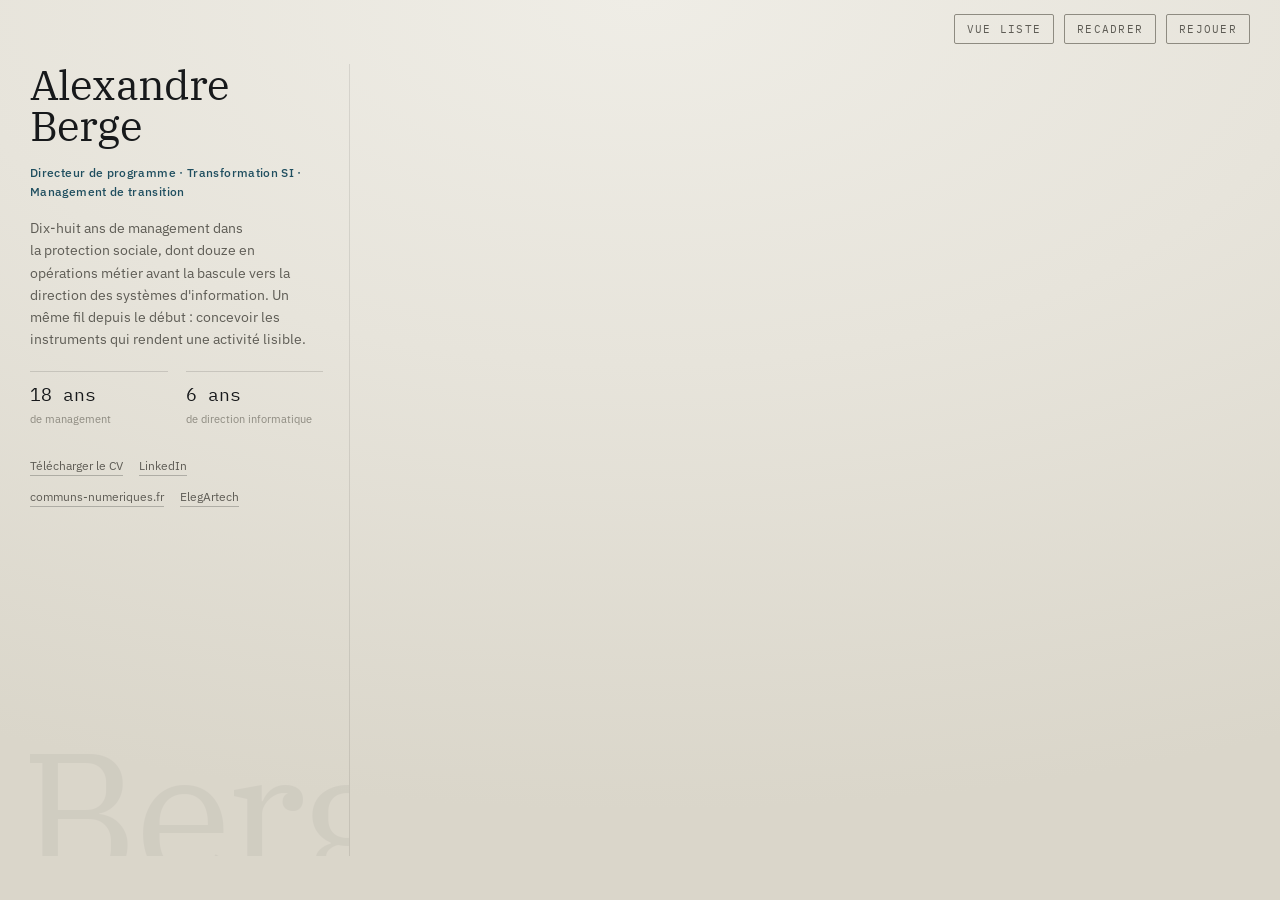
==== commit 06bbd557: "Fiabiliser le site et sa validation" ====
--- a/index.html
+++ b/index.html
@@ -328,20 +328,20 @@
         <div><dt>6 ans</dt><dd>de direction informatique</dd></div>
       </dl>
       <ul class="liens sq" data-seq="5">
-        <li><a href="assets/cv-alexandre-berge.pdf" download>Télécharger le CV</a></li>
+        <li><a href="assets/cv-alexandre-berge.pdf" download="CV_Alexandre-Berge.pdf">Télécharger le CV</a></li>
         <li><a href="https://www.linkedin.com/in/bergealexandre" rel="me noopener">LinkedIn</a></li>
         <li><a href="https://communs-numeriques.fr" rel="me noopener">communs-numeriques.fr</a></li>
         <li><a href="https://elegartech.substack.com" rel="me noopener">ElegArtech</a></li>
       </ul>
       <div class="portrait sq" data-seq="6">
-        <img src="assets/portrait-alexandre-berge.webp" width="1100" height="1100" alt="Portrait d'Alexandre Berge" decoding="async">
+        <img src="assets/portrait-alexandre-berge.webp" width="1100" height="1100" alt="Portrait d'Alexandre Berge" loading="lazy" decoding="async">
       </div>
     </aside>
 
     <main>
       <svg id="scene" viewBox="0 0 1440 840" preserveAspectRatio="xMidYMid meet" role="application" aria-label="Graphe de navigation du curriculum vitæ"></svg>
       <div class="panneau" id="panneau" hidden>
-        <button class="retour" id="retour">← Retour au graphe</button>
+        <button type="button" class="retour" id="retour">← Retour au graphe</button>
         <div class="panneau-corps" id="panneau-corps"></div>
       </div>
     </main>
@@ -383,6 +383,7 @@
           <section class="bloc"><h4>Support et infrastructure</h4><ul>
             <li>8 000 tickets par an, niveau 1 assuré par le service support, niveau 2 réparti entre les équipes expertes : infrastructure, développement, consultants fonctionnels.</li>
             <li>Refonte de l'organisation du helpdesk : backlog ramené de 775 tickets à moins de 80 en trois mois.</li>
+            <li>Migration Windows 11 reprise à 50 % d'avancement et finalisée sur l'ensemble du parc, soit mille quatre cents postes.</li>
             <li>Formalisation des engagements de service engagée.</li>
             <li>Architecture de quarante serveurs physiques et deux cent cinquante serveurs virtuels, en haute disponibilité, supervisée par PRTG, tenue intégralement en interne.</li>
           </ul></section>
@@ -424,6 +425,7 @@
           </ul></section>
           <section class="bloc"><h4>Infrastructure</h4><ul>
             <li>Vingt-quatre sites, cinquante-cinq machines virtuelles et six clusters sous VMware.</li>
+            <li>Migration de l'ensemble du parc de Windows 10 vers Windows 11.</li>
             <li>Supervision Centreon et sauvegarde VEEAM.</li>
           </ul></section>
           <section class="bloc"><h4>Outils et pilotage</h4><ul>
@@ -870,11 +872,11 @@
       <p class="chapeau">Ouvert à un poste de direction ou à une mission de management de transition.</p>
       <article class="fiche" id="contact-actions">
         <h3>Alexandre Berge</h3>
-        <p class="meta">Paris 13<sup>e</sup> · mobilité Nouvelle-Aquitaine</p>
+        <p class="meta">Paris 13<sup>e</sup> · mobilité nationale</p>
         <ul class="actions">
           <li><a href="mailto:contact@alexandre-berge.fr">contact@alexandre-berge.fr</a></li>
           <li><a href="https://www.linkedin.com/in/bergealexandre" rel="me noopener">linkedin.com/in/bergealexandre</a></li>
-          <li><a href="assets/cv-alexandre-berge.pdf" download>Télécharger le CV en PDF</a></li>
+          <li><a href="assets/cv-alexandre-berge.pdf" download="CV_Alexandre-Berge.pdf">Télécharger le CV en PDF</a></li>
         </ul>
       </article>
     </section>
@@ -895,7 +897,7 @@
   "givenName":"Alexandre",
   "familyName":"Berge",
   "url":"https://alexandre-berge.fr/",
-  "image":"https://alexandre-berge.fr/assets/photo_alex.png",
+  "image":"https://alexandre-berge.fr/assets/portrait-alexandre-berge.webp",
   "email":"mailto:contact@alexandre-berge.fr",
   "jobTitle":"Responsable du département informatique",
   "description":"Directeur de programme, transformation SI et IA, management de transition. Dix-huit ans de management dans la protection sociale.",
@@ -950,13 +952,13 @@
   {id:'p-carsat', type:'sous', parent:'parcours', x:95, y:305, etiq:['CARSAT Centre','Resp. agences'], long:"Responsable des agences d'Eure-et-Loir, CARSAT Centre Val de Loire", etape:1},
   {id:'p-rsi', type:'sous', parent:'parcours', x:175, y:410, etiq:['RSI Poitou-Charentes','Manager logistique'], long:'Manager du pôle logistique, RSI Poitou-Charentes', etape:1},
 
-  {id:'realisations', type:'majeur', x:370, y:620, icone:'tools', etiq:['Réalisations'], long:'Réalisations et outils conçus', retour:'aux réalisations', etape:2},
-  {id:'r-fusion', type:'sous', parent:'realisations', x:543, y:589, etiq:['Fusion régionale','DRSM vers CPAM'], long:'Fusion régionale DRSM vers CPAM, programme national TAM', etape:2},
-  {id:'r-depotdoc', type:'sous', parent:'realisations', x:215, y:593, etiq:['depotdoc.fr'], long:'Plateforme de dépôt de documents et de formulaires, 30 000 utilisations par mois', etape:2},
-  {id:'r-campagnes', type:'sous', parent:'realisations', x:207, y:714, etiq:['Campagnes de déploiement'], long:'Outil de gestion des campagnes de déploiement IT', etape:2},
-  {id:'r-helpdesk', type:'sous', parent:'realisations', x:308, y:789, etiq:['Pilotage helpdesk'], long:'Outil de pilotage du helpdesk pour les managers de proximité', etape:2},
-  {id:'r-ia-interne', type:'sous', parent:'realisations', x:434, y:796, etiq:['IA interne'], long:'IA interne en RAG sur base de données graphe, et premiers cas d\'usage', etape:2},
-  {id:'r-instruments', type:'sous', parent:'realisations', x:513, y:703, etiq:['Instruments de pilotage'], long:"Outils d'évaluation et tableaux de bord de l'activité métier", etape:2},
+  {id:'realisations', type:'majeur', x:395, y:640, icone:'tools', etiq:['Réalisations'], long:'Réalisations et outils conçus', retour:'aux réalisations', etape:2},
+  {id:'r-fusion', type:'sous', parent:'realisations', x:522, y:762, etiq:['Fusion régionale','DRSM vers CPAM'], long:'Fusion régionale DRSM vers CPAM, programme national TAM', etape:2},
+  {id:'r-depotdoc', type:'sous', parent:'realisations', x:303, y:513, etiq:['depotdoc.fr'], long:'Plateforme de dépôt de documents et de formulaires, 30 000 utilisations par mois', etape:2},
+  {id:'r-campagnes', type:'sous', parent:'realisations', x:214, y:588, etiq:['Campagnes de déploiement'], long:'Outil de gestion des campagnes de déploiement IT', etape:2},
+  {id:'r-helpdesk', type:'sous', parent:'realisations', x:228, y:707, etiq:['Pilotage helpdesk'], long:'Outil de pilotage du helpdesk pour les managers de proximité', etape:2},
+  {id:'r-ia-interne', type:'sous', parent:'realisations', x:302, y:802, etiq:['IA interne'], long:'IA interne en RAG sur base de données graphe, et premiers cas d\'usage', etape:2},
+  {id:'r-instruments', type:'sous', parent:'realisations', x:418, y:803, etiq:['Instruments de pilotage'], long:"Outils d'évaluation et tableaux de bord de l'activité métier", etape:2},
 
   /* Grappe recomposée : sept sous-nœuds, étiquettes sur deux lignes.
      L'étiquette du majeur est forcée à gauche, sinon elle se pose sur ses propres rameaux. */
@@ -1088,6 +1090,9 @@
 const HUB = PAR_ID.profil;
 const doux = () => window.matchMedia('(prefers-reduced-motion: reduce)').matches;
 const petit = () => !window.matchMedia('(min-width: 1080px)').matches;
+const decoderFragment = valeur => {
+  try { return decodeURIComponent(valeur); } catch (e) { return valeur; }
+};
 
 const el = (nom, attrs) => {
   const e = document.createElementNS(NS, nom);
@@ -1096,6 +1101,8 @@
 };
 
 const gAretes = el('g', {}), gTrans = el('g', {}), gNoeuds = el('g', {});
+gAretes.setAttribute('aria-hidden', 'true');
+gTrans.setAttribute('aria-hidden', 'true');
 svg.append(gAretes, gTrans, gNoeuds);
 svg.classList.add('voile');
 
@@ -1103,7 +1110,7 @@
 
 TRANSVERSALES.forEach((e, i) => {
   e.titre = PAR_ID[e.a].etiq.join(' ') + ' — ' + (e.mot || MOTS[e.t]) + ' — ' + PAR_ID[e.b].etiq.join(' ');
-  e.dom = el('path', {class:'transversale niveau' + e.n + ' cache', 'data-i':i});
+  e.dom = el('path', {class:'transversale niveau' + e.n + ' cache', 'data-i':i, 'aria-hidden':'true'});
   const t = el('title'); t.textContent = e.titre; e.dom.appendChild(t);
   gTrans.appendChild(e.dom);
 });
@@ -1153,7 +1160,7 @@
     g.appendChild(gi);
   }
   const pos = placerEtiquette(n);
-  const txt = el('text', {class:n.type === 'sous' ? 'etiq-sous' : 'etiq-majeur', 'text-anchor':pos.ancrage, y:pos.y - n.by});
+  const txt = el('text', {id:'libelle-' + n.id, class:n.type === 'sous' ? 'etiq-sous' : 'etiq-majeur', 'text-anchor':pos.ancrage, y:pos.y - n.by});
   n.etiq.forEach((ligne, i) => {
     const ts = el('tspan', {x:pos.x - n.bx, dy:i === 0 ? 0 : 13});
     ts.textContent = ligne;
@@ -1161,12 +1168,14 @@
   });
   g.appendChild(txt);
   const infobulle = el('title');
+  infobulle.id = 'description-' + n.id;
   infobulle.textContent = n.long && n.long !== n.etiq.join(' ') ? n.etiq.join(' · ') + ' — ' + n.long : n.etiq.join(' · ');
   g.appendChild(infobulle);
   if (n.type !== 'hub') {
     g.setAttribute('tabindex', '0');
     g.setAttribute('role', 'link');
-    g.setAttribute('aria-label', 'Ouvrir ' + (n.long || n.etiq.join(' · ')));
+    g.setAttribute('aria-labelledby', txt.id);
+    g.setAttribute('aria-describedby', infobulle.id);
   }
   n.dom = g; n.domTexte = txt; n.pos = pos;
   gNoeuds.appendChild(g);
@@ -1270,6 +1279,7 @@
   introEnCours = false;
   SEQ.forEach(e => e.classList.remove('cache'));
   tousLesDoms().forEach(d => d.classList.remove('cache'));
+  VISIBLES.forEach(n => { if (n.type !== 'hub' && !n.dom.classList.contains('efface')) n.dom.setAttribute('tabindex', '0'); });
   svg.classList.remove('moment', 'fondu');
 }
 function jouer() {
@@ -1279,6 +1289,7 @@
   svg.classList.remove('moment', 'fondu');
   const tout = tousLesDoms();
   tout.forEach(d => d.classList.add('cache'));
+  VISIBLES.forEach(n => { if (n.type !== 'hub') n.dom.setAttribute('tabindex', '-1'); });
   document.documentElement.classList.remove('avant');
   if (doux()) { toutMontrer(); return; }
   introEnCours = true;
@@ -1500,6 +1511,7 @@
    ============================================================ */
 
 let ouvert = null, detailOuvert = null, tween = null, bordVB = 400;
+let dernierNoeudActif = null;
 
 const aDetail = id => {
   const f = document.getElementById(id);
@@ -1624,7 +1636,11 @@
 
   const enfants = VISIBLES.filter(n => n.parent === id);
   const gardes = new Set([id].concat(enfants.map(n => n.id)));
-  VISIBLES.forEach(n => n.dom.classList.toggle('efface', !gardes.has(n.id)));
+  VISIBLES.forEach(n => {
+    const efface = !gardes.has(n.id);
+    n.dom.classList.toggle('efface', efface);
+    if (n.type !== 'hub') n.dom.setAttribute('tabindex', efface ? '-1' : '0');
+  });
   ARETES.forEach(e => e.dom.classList.toggle('efface', !(gardes.has(e.a) && gardes.has(e.b))));
   TRANSVERSALES.forEach(e => e.dom.classList.add('efface'));
   marquerNoeuds();
@@ -1640,6 +1656,7 @@
   }
   panneau.hidden = false;
   requestAnimationFrame(() => panneau.classList.add('visible'));
+  if (document.body.classList.contains('clavier')) requestAnimationFrame(() => retour.focus());
   etat.textContent = PAR_ID[id].etiq[0];
 }
 
@@ -1687,14 +1704,20 @@
 
 function fermerNoeud(immediat) {
   if (!ouvert) return;
+  const restaurer = dernierNoeudActif && PAR_ID[dernierNoeudActif];
+  dernierNoeudActif = null;
   if (detailOuvert) fermerDetail();
   ouvert = null;
   panneau.classList.remove('visible', 'niveau3');
   document.body.classList.remove('niveau3');
   const rendre = () => {
-    VISIBLES.forEach(n => n.dom.classList.remove('efface', 'muet', 'actif'));
+    VISIBLES.forEach(n => {
+      n.dom.classList.remove('efface', 'muet', 'actif');
+      if (n.type !== 'hub') n.dom.setAttribute('tabindex', '0');
+    });
     ARETES.forEach(e => e.dom.classList.remove('efface'));
     TRANSVERSALES.forEach(e => e.dom.classList.remove('efface'));
+    if (restaurer && document.body.classList.contains('clavier')) restaurer.dom.focus();
   };
   if (immediat) { panneau.hidden = true; } else {
     minuteurs.push(setTimeout(() => { panneau.hidden = true; }, 500));
@@ -1729,7 +1752,7 @@
 }
 
 function router() {
-  const cle = decodeURIComponent((location.hash || '').replace(/^#/, ''));
+  const cle = decoderFragment((location.hash || '').replace(/^#/, ''));
   if (document.body.classList.contains('mode-liste')) { viserListe(cle); return; }
   const n = cle ? PAR_ID[cle] : null;
   const maj = n ? (n.type === 'majeur' ? n.id : n.parent) : null;
@@ -1747,6 +1770,7 @@
   const n = PAR_ID[id];
   if (!n) return;
   if (n.type === 'hub') { if (ouvert) aller(''); return; }
+  dernierNoeudActif = id;
   aller(id);
 }
 
@@ -1790,12 +1814,28 @@
 
 /* Repli du détail dans la vue liste */
 equiper(contenu);
+contenu.querySelectorAll('.fiche').forEach(f => {
+  const b = f.querySelector('.deplier'), detail = f.querySelector('.detail');
+  if (!b || !detail) return;
+  detail.id = f.id + '-detail';
+  b.setAttribute('aria-expanded', 'false');
+  b.setAttribute('aria-controls', detail.id);
+});
 contenu.addEventListener('click', ev => {
   const b = ev.target.closest('.deplier');
   if (!b) return;
   const f = b.closest('.fiche');
   const deploye = f.classList.toggle('deploye');
   b.textContent = deploye ? 'Replier le détail ↑' : 'Voir le détail →';
+  b.setAttribute('aria-expanded', deploye ? 'true' : 'false');
+});
+
+/* Le lien d'évitement ouvre le document avant d'y placer le focus. */
+document.querySelector('.evitement').addEventListener('click', ev => {
+  ev.preventDefault();
+  poserMode('liste');
+  contenu.setAttribute('tabindex', '-1');
+  contenu.focus();
 });
 
 /* Passage au niveau 3 depuis le panneau */
@@ -1811,7 +1851,10 @@
    ============================================================ */
 
 document.addEventListener('keydown', ev => {
-  if (ev.key === 'Tab') document.body.classList.add('clavier');
+  if (ev.key === 'Tab') {
+    document.body.classList.add('clavier');
+    if (introEnCours || svg.querySelector('.noeud.cache')) toutMontrer();
+  }
   if (ev.key === 'Escape' && ouvert) { ev.preventDefault(); aller(detailOuvert ? ouvert : ''); }
 });
 document.addEventListener('pointerdown', ev => {
@@ -1845,8 +1888,8 @@
 
 requestAnimationFrame(() => {
   recadrer(false);
-  const cible = decodeURIComponent((location.hash || '').replace(/^#/, ''));
-  if (vueInitiale === 'graphe' && !PAR_ID[cible]) jouer(); else toutMontrer();
+  const cible = decoderFragment((location.hash || '').replace(/^#/, ''));
+  if (vueInitiale === 'graphe' && !PAR_ID[cible] && !document.body.classList.contains('clavier')) jouer(); else toutMontrer();
   router();
   if (petit() && !ouvert) {
     etat.textContent = 'Glissez pour explorer · pincez pour zoomer';
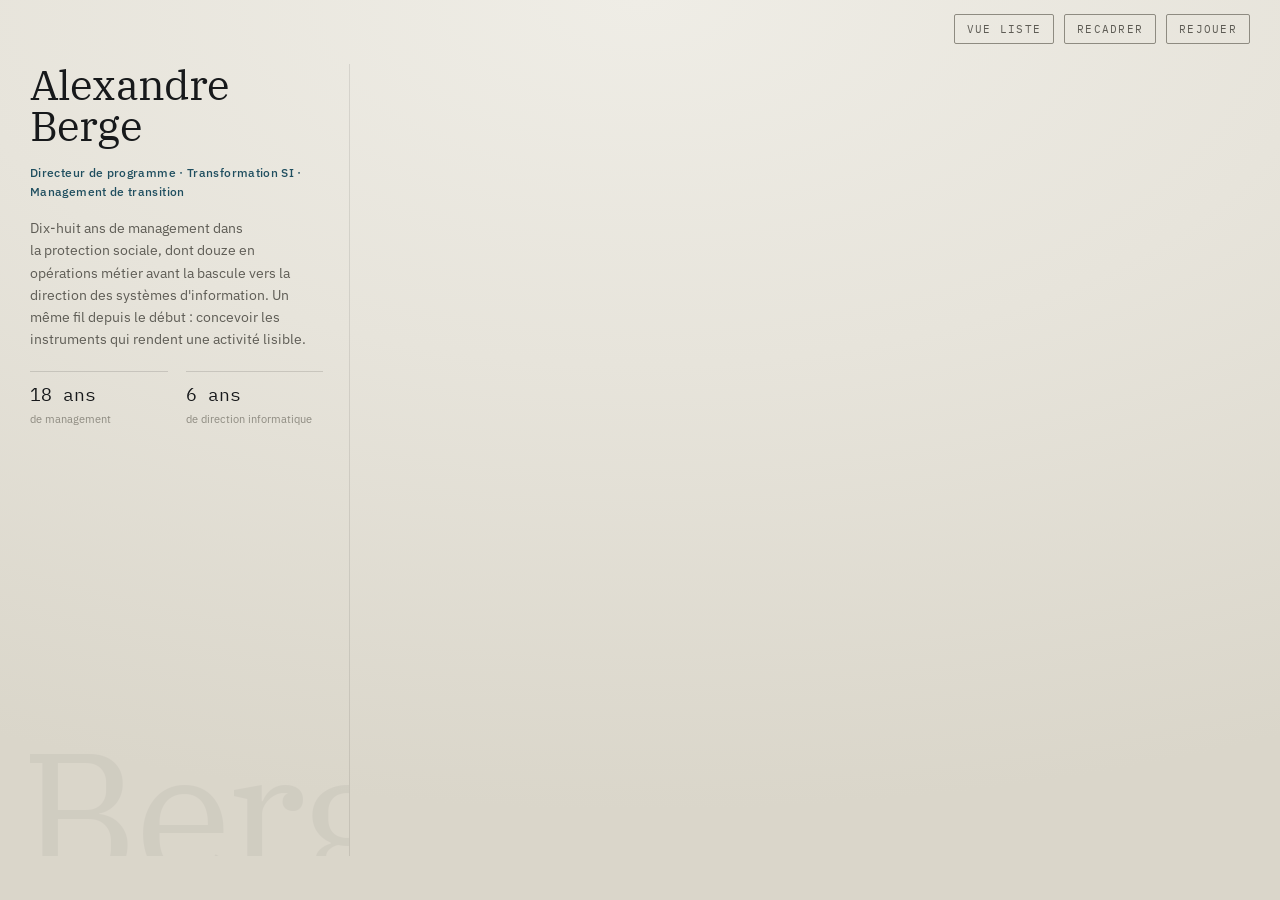
==== commit 74fb896d: "Indiquer la fin du contrat CPAM en septembre 2026" ====
--- a/index.html
+++ b/index.html
@@ -355,7 +355,7 @@
 
       <article class="fiche" id="p-cpam92">
         <h3>Responsable du département informatique</h3>
-        <p class="meta">CPAM des Hauts-de-Seine · 2026 → · 4 responsables de service en direct, 45 collaborateurs · 1 400 postes</p>
+        <p class="meta">CPAM des Hauts-de-Seine · janvier – septembre 2026 · 4 responsables de service en direct, 45 collaborateurs · 1 400 postes</p>
         <ul class="resume">
           <li>Direction de quatre services : développement, support, infrastructure, correspondants fonctionnels et data.</li>
           <li>Trois outils internes livrés en six mois, dont le pilotage du helpdesk.</li>
@@ -846,22 +846,23 @@
 
       <article class="fiche" id="dev-codicillus">
         <h3>Codicillus</h3>
-        <p class="meta">Dépôt privé · TypeScript, SvelteKit, PostgreSQL, Docker</p>
+        <p class="meta">Projet open source · TypeScript, SvelteKit, PostgreSQL, Docker</p>
         <ul class="resume">
           <li>Base de connaissances documentaire interne, auto-hébergée.</li>
-          <li>Point d'entrée unique et cherchable, avec un signal de fraîcheur sur chaque note.</li>
+          <li>Point d'entrée unique et cherchable, avec un signal de vivacité sur chaque note.</li>
           <li>Le corpus se lit aussi comme un graphe de dépendances.</li>
         </ul>
         <div class="detail">
           <p class="contexte">Base de connaissances documentaire interne, auto-hébergée.</p>
           <section class="bloc"><h4>Le problème</h4><ul>
             <li>Un patrimoine éparpillé, procédures, cartographies en tableur, PDF et liens, remplacé par un point d'entrée unique et cherchable.</li>
-            <li>Chaque note affiche un signal de fraîcheur qui dit si elle est encore digne de confiance.</li>
+            <li>Chaque note affiche sa vivacité : un signal qui dit si elle est encore digne de confiance.</li>
           </ul></section>
           <section class="bloc"><h4>Le corpus comme graphe</h4><ul>
             <li>Applications, serveurs, équipements et contacts reliés par des relations qualifiées.</li>
             <li>Les dépendances et les points de défaillance unique se lisent directement.</li>
             <li>Stack : TypeScript, SvelteKit, PostgreSQL, Drizzle, Docker.</li>
+            <li><a href="codicillus/">Découvrir Codicillus et sa vivacité documentaire →</a></li>
           </ul></section>
         </div>
       </article>
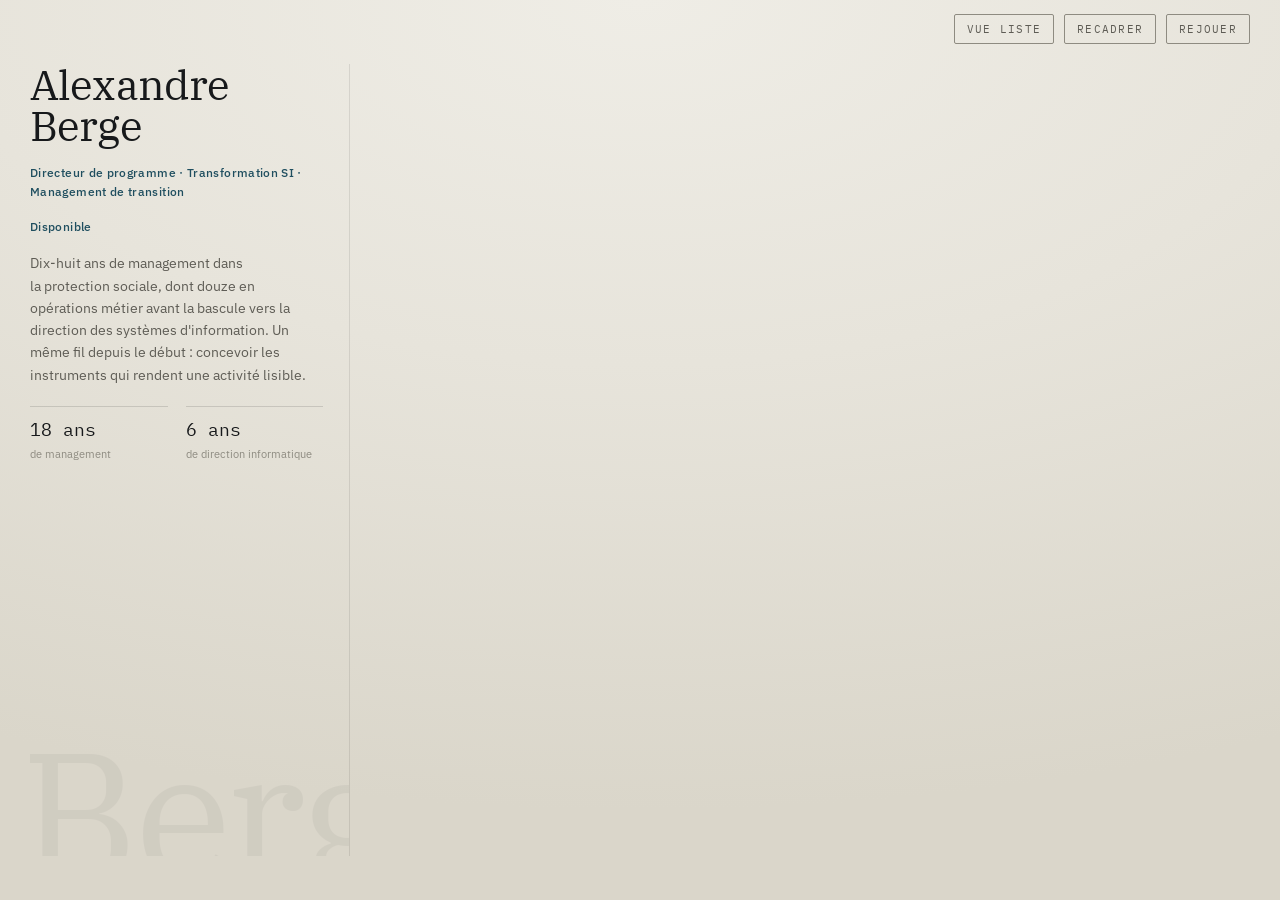
==== commit 1af1ceb7: "Indiquer la disponibilité actuelle sur le CV et le site" ====
--- a/index.html
+++ b/index.html
@@ -322,6 +322,7 @@
       <div class="fantome" aria-hidden="true">Berge</div>
       <h1 class="sq" data-seq="1">Alexandre<br>Berge</h1>
       <p class="fonction sq" data-seq="2">Directeur de programme · Transformation SI · Management de transition</p>
+      <p class="fonction">Disponible</p>
       <p class="accroche sq" data-seq="3">Dix-huit ans de management dans la protection sociale, dont douze en opérations métier avant la bascule vers la direction des systèmes d'information. Un même fil depuis le début : concevoir les instruments qui rendent une activité lisible.</p>
       <dl class="metriques sq" data-seq="4">
         <div><dt>18 ans</dt><dd>de management</dd></div>
